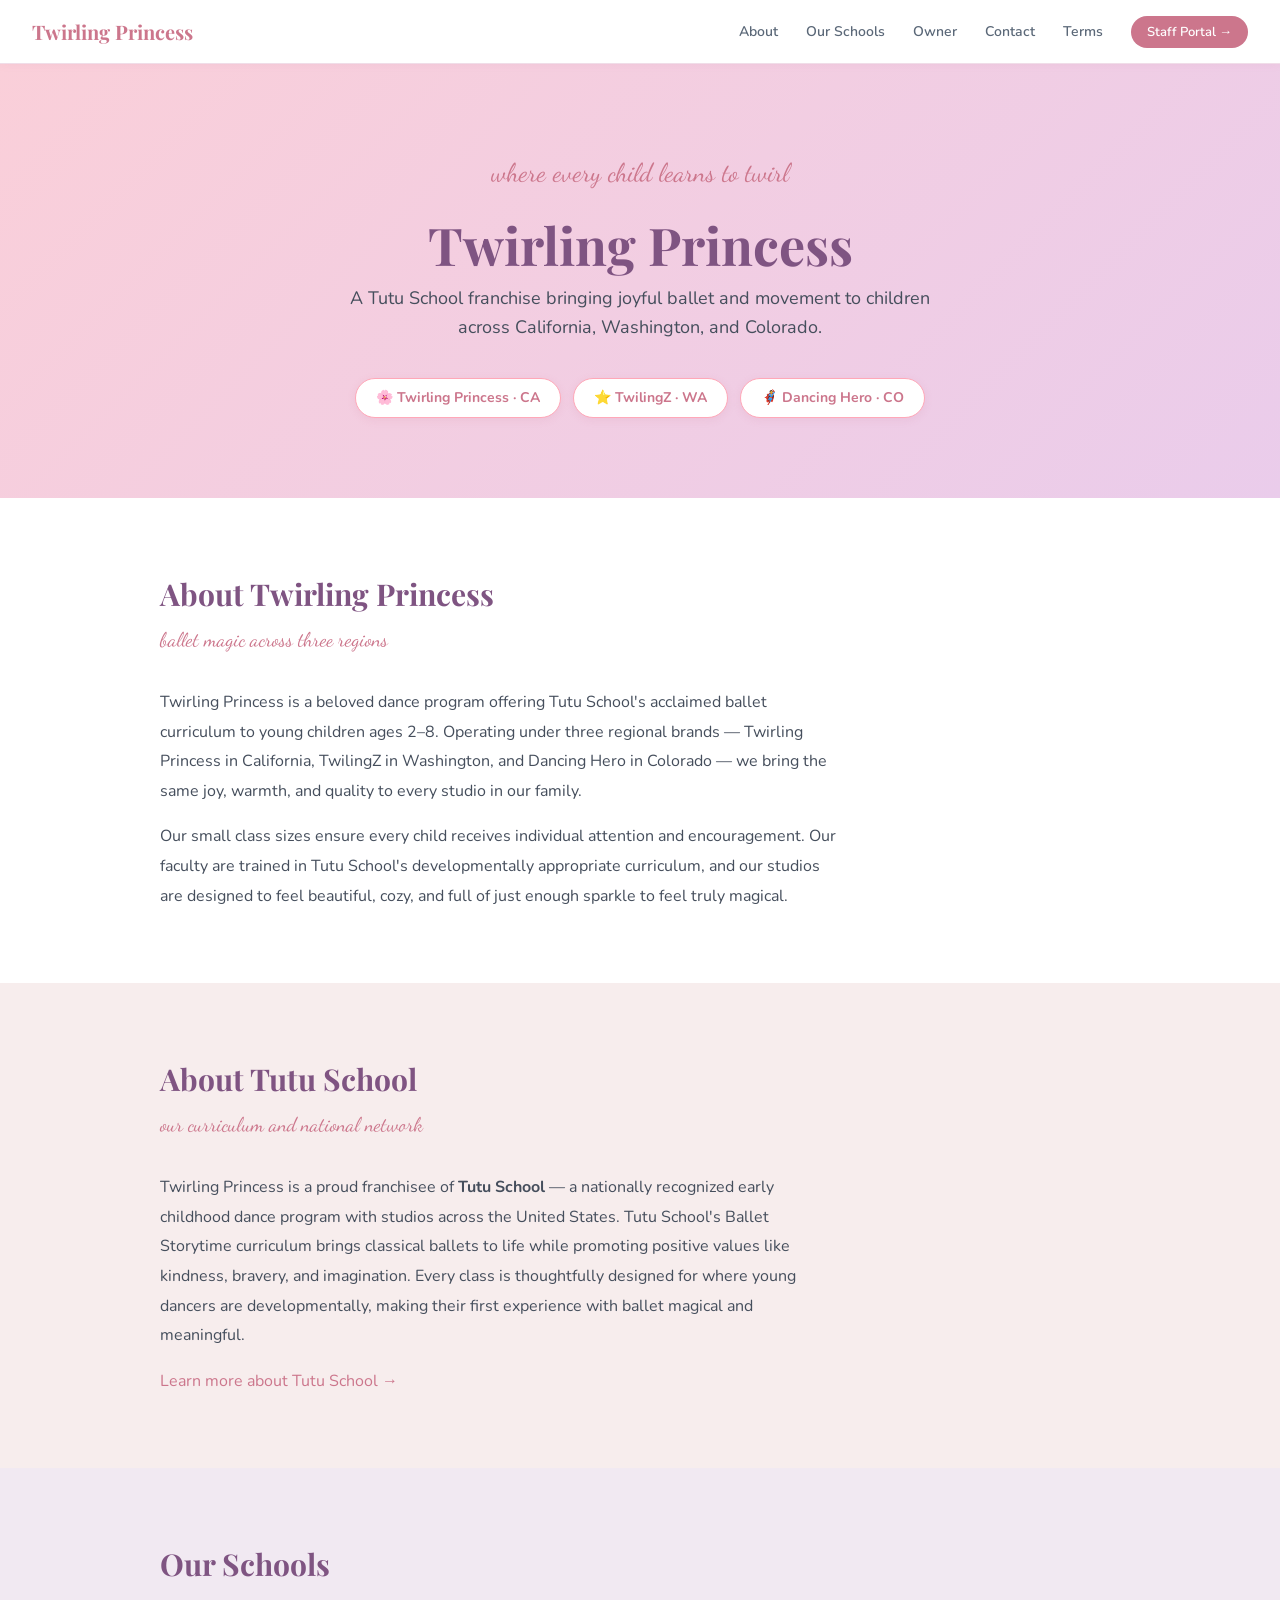
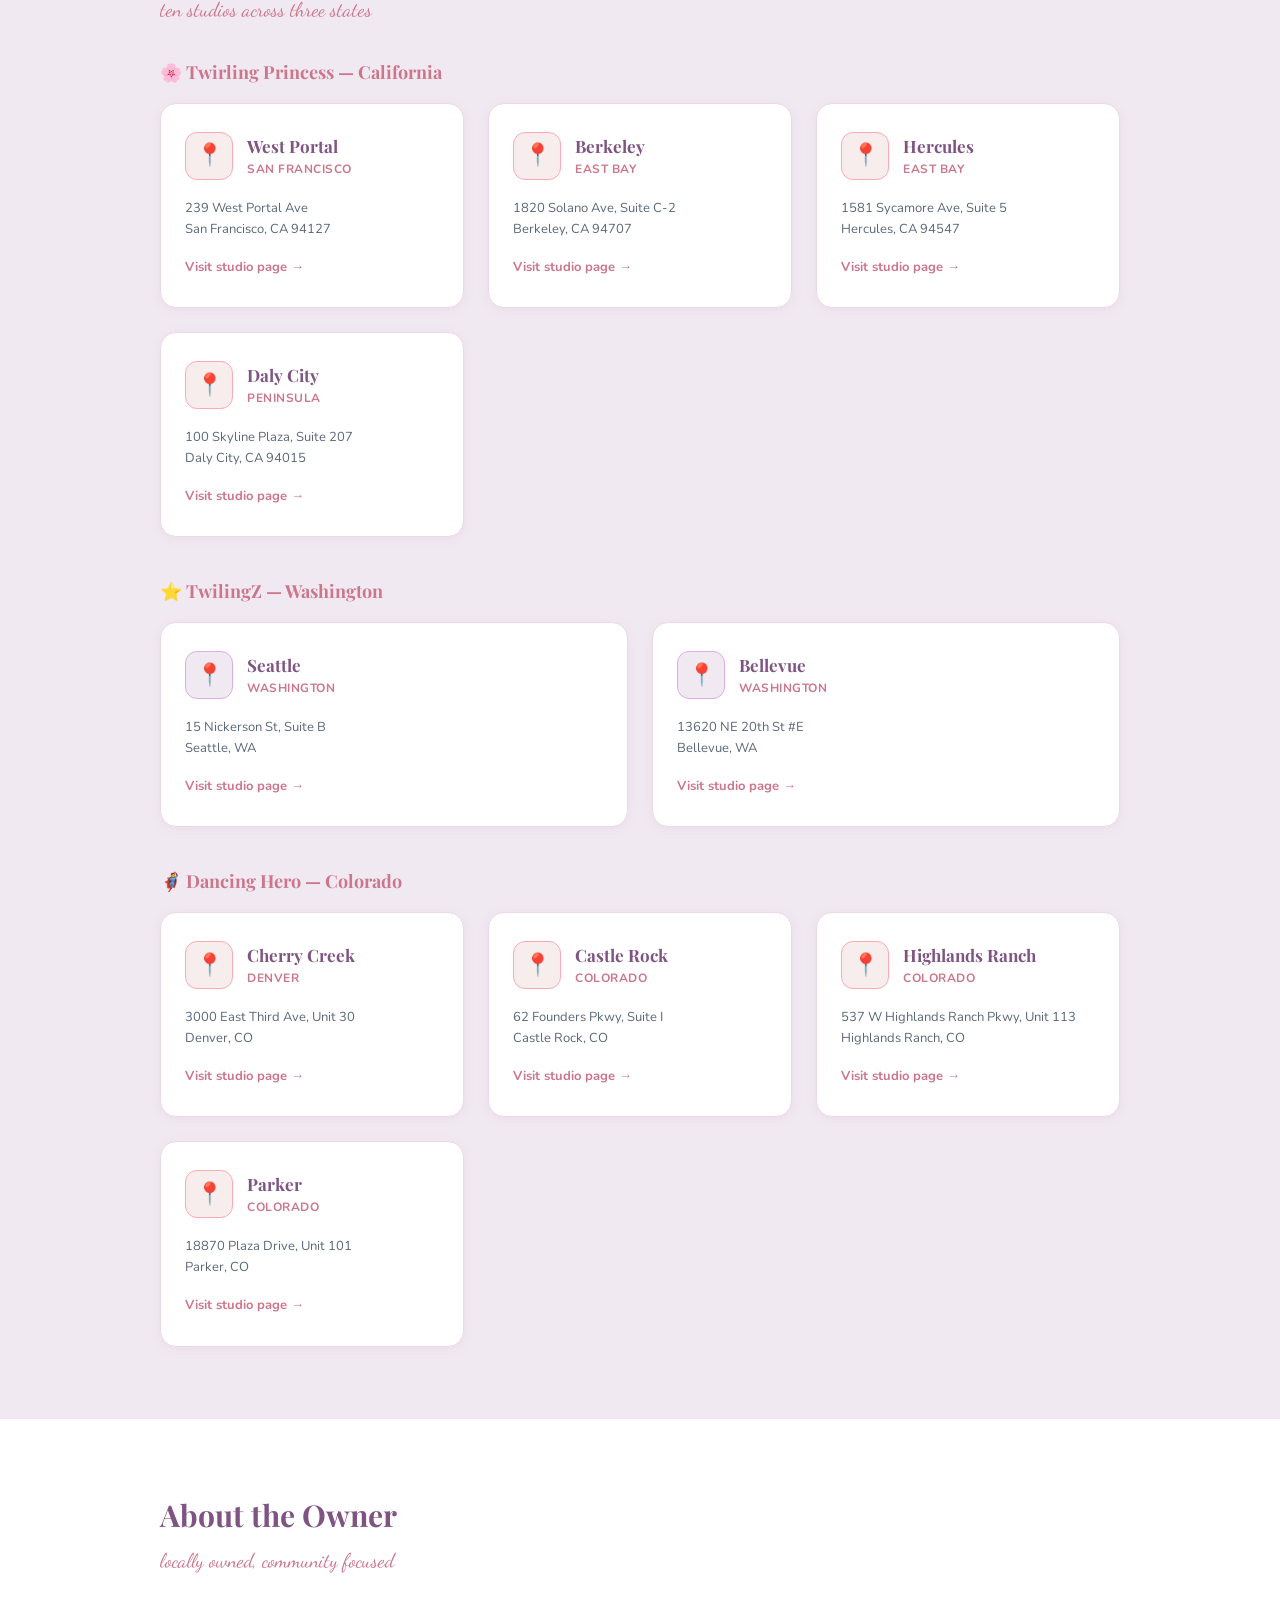
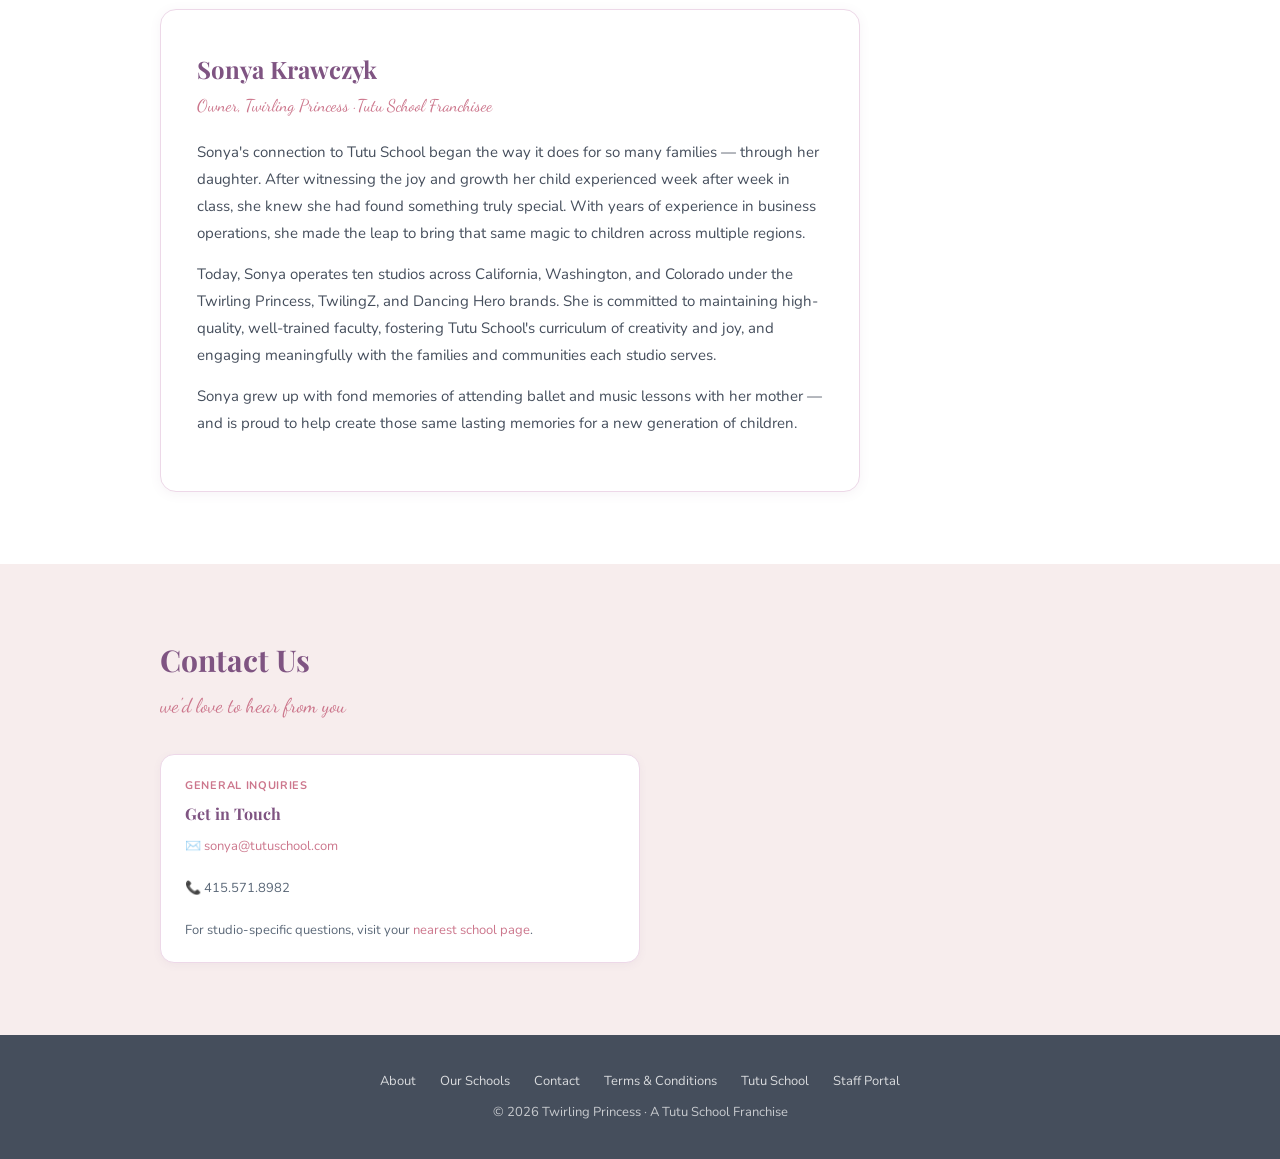
==== index.html @ dfdbd579 "staff link" ====
<!DOCTYPE html>
<html lang="en">
<head>
  <meta charset="UTF-8">
  <meta name="viewport" content="width=device-width, initial-scale=1.0">
  <title>Twirling Princess — Dance & Movement for Young Children</title>
  <link rel="stylesheet" href="style.css">
</head>
<body>

<nav>
  <span class="nav-logo">Twirling Princess</span>
  <button class="nav-toggle" id="nav-toggle" aria-label="Menu">☰</button>
  <ul class="nav-links" id="nav-links">
    <li><a href="#about">About</a></li>
    <li><a href="#schools">Our Schools</a></li>
    <li><a href="#owner">Owner</a></li>
    <li><a href="#contact">Contact</a></li>
    <li><a href="terms.html">Terms</a></li>
    <li class="portal-link"><a href="https://tutuschool-871521914941.us-west1.run.app">Staff Portal →</a></li>
  </ul>
</nav>

<div class="hero">
  <span class="hero-script">where every child learns to twirl</span>
  <h1>Twirling Princess</h1>
  <p>A Tutu School franchise bringing joyful ballet and movement to children across California, Washington, and Colorado.</p>
  <div class="hero-brands">
    <span class="brand-chip">🌸 Twirling Princess · CA</span>
    <span class="brand-chip">⭐ TwilingZ · WA</span>
    <span class="brand-chip">🦸 Dancing Hero · CO</span>
  </div>
</div>

<!-- About Twirling Princess -->
<section id="about" class="section-bg-white">
  <div class="section-inner">
    <h2 class="section-title">About Twirling Princess</h2>
    <span class="section-script">ballet magic across three regions</span>
    <p class="about-text">
      Twirling Princess is a beloved dance program offering Tutu School's acclaimed ballet curriculum
      to young children ages 2–8. Operating under three regional brands — Twirling Princess in California,
      TwilingZ in Washington, and Dancing Hero in Colorado — we bring the same joy, warmth, and quality
      to every studio in our family.
    </p>
    <p class="about-text" style="margin-top: 16px;">
      Our small class sizes ensure every child receives individual attention and encouragement. Our
      faculty are trained in Tutu School's developmentally appropriate curriculum, and our studios
      are designed to feel beautiful, cozy, and full of just enough sparkle to feel truly magical.
    </p>
  </div>
</section>

<!-- About Tutu School -->
<section id="tutu-school" class="section-bg-pink">
  <div class="section-inner">
    <h2 class="section-title">About Tutu School</h2>
    <span class="section-script">our curriculum and national network</span>
    <p class="about-text">
      Twirling Princess is a proud franchisee of <strong>Tutu School</strong> — a nationally recognized
      early childhood dance program with studios across the United States. Tutu School's Ballet Storytime
      curriculum brings classical ballets to life while promoting positive values like kindness, bravery,
      and imagination. Every class is thoughtfully designed for where young dancers are developmentally,
      making their first experience with ballet magical and meaningful.
    </p>
    <p class="about-text" style="margin-top: 16px;">
      <a href="https://tutuschool.com" target="_blank" rel="noopener">Learn more about Tutu School →</a>
    </p>
  </div>
</section>

<!-- Our Schools -->
<section id="schools" class="section-bg-lilac">
  <div class="section-inner">
    <h2 class="section-title">Our Schools</h2>
    <span class="section-script">ten studios across three states</span>

    <h3 style="font-family:'Playfair Display',serif; color:var(--pink-dark); font-size:18px; margin-bottom:16px;">🌸 Twirling Princess — California</h3>
    <div class="brand-cards" style="margin-bottom:40px;">

      <div class="brand-card">
        <div class="brand-card-header">
          <div class="brand-icon">📍</div>
          <div><h3>West Portal</h3><div class="region-label">San Francisco</div></div>
        </div>
        <p style="font-size:13px; color:var(--charcoal-mid); margin-bottom:14px;">239 West Portal Ave<br>San Francisco, CA 94127</p>
        <a href="https://tutuschool.com/westportal" target="_blank" rel="noopener" class="school-link">Visit studio page →</a>
      </div>

      <div class="brand-card">
        <div class="brand-card-header">
          <div class="brand-icon">📍</div>
          <div><h3>Berkeley</h3><div class="region-label">East Bay</div></div>
        </div>
        <p style="font-size:13px; color:var(--charcoal-mid); margin-bottom:14px;">1820 Solano Ave, Suite C-2<br>Berkeley, CA 94707</p>
        <a href="https://tutuschool.com/berkeley" target="_blank" rel="noopener" class="school-link">Visit studio page →</a>
      </div>

      <div class="brand-card">
        <div class="brand-card-header">
          <div class="brand-icon">📍</div>
          <div><h3>Hercules</h3><div class="region-label">East Bay</div></div>
        </div>
        <p style="font-size:13px; color:var(--charcoal-mid); margin-bottom:14px;">1581 Sycamore Ave, Suite 5<br>Hercules, CA 94547</p>
        <a href="https://tutuschool.com/hercules" target="_blank" rel="noopener" class="school-link">Visit studio page →</a>
      </div>

      <div class="brand-card">
        <div class="brand-card-header">
          <div class="brand-icon">📍</div>
          <div><h3>Daly City</h3><div class="region-label">Peninsula</div></div>
        </div>
        <p style="font-size:13px; color:var(--charcoal-mid); margin-bottom:14px;">100 Skyline Plaza, Suite 207<br>Daly City, CA 94015</p>
        <a href="https://tutuschool.com/dalycity" target="_blank" rel="noopener" class="school-link">Visit studio page →</a>
      </div>

    </div>

    <h3 style="font-family:'Playfair Display',serif; color:var(--pink-dark); font-size:18px; margin-bottom:16px;">⭐ TwilingZ — Washington</h3>
    <div class="brand-cards" style="margin-bottom:40px;">

      <div class="brand-card">
        <div class="brand-card-header">
          <div class="brand-icon lilac-icon">📍</div>
          <div><h3>Seattle</h3><div class="region-label">Washington</div></div>
        </div>
        <p style="font-size:13px; color:var(--charcoal-mid); margin-bottom:14px;">15 Nickerson St, Suite B<br>Seattle, WA</p>
        <a href="https://tutuschool.com/seattle" target="_blank" rel="noopener" class="school-link">Visit studio page →</a>
      </div>

      <div class="brand-card">
        <div class="brand-card-header">
          <div class="brand-icon lilac-icon">📍</div>
          <div><h3>Bellevue</h3><div class="region-label">Washington</div></div>
        </div>
        <p style="font-size:13px; color:var(--charcoal-mid); margin-bottom:14px;">13620 NE 20th St #E<br>Bellevue, WA</p>
        <a href="https://tutuschool.com/bellevue" target="_blank" rel="noopener" class="school-link">Visit studio page →</a>
      </div>

    </div>

    <h3 style="font-family:'Playfair Display',serif; color:var(--pink-dark); font-size:18px; margin-bottom:16px;">🦸 Dancing Hero — Colorado</h3>
    <div class="brand-cards">

      <div class="brand-card">
        <div class="brand-card-header">
          <div class="brand-icon">📍</div>
          <div><h3>Cherry Creek</h3><div class="region-label">Denver</div></div>
        </div>
        <p style="font-size:13px; color:var(--charcoal-mid); margin-bottom:14px;">3000 East Third Ave, Unit 30<br>Denver, CO</p>
        <a href="https://tutuschool.com/cherrycreek" target="_blank" rel="noopener" class="school-link">Visit studio page →</a>
      </div>

      <div class="brand-card">
        <div class="brand-card-header">
          <div class="brand-icon">📍</div>
          <div><h3>Castle Rock</h3><div class="region-label">Colorado</div></div>
        </div>
        <p style="font-size:13px; color:var(--charcoal-mid); margin-bottom:14px;">62 Founders Pkwy, Suite I<br>Castle Rock, CO</p>
        <a href="https://tutuschool.com/castlerock" target="_blank" rel="noopener" class="school-link">Visit studio page →</a>
      </div>

      <div class="brand-card">
        <div class="brand-card-header">
          <div class="brand-icon">📍</div>
          <div><h3>Highlands Ranch</h3><div class="region-label">Colorado</div></div>
        </div>
        <p style="font-size:13px; color:var(--charcoal-mid); margin-bottom:14px;">537 W Highlands Ranch Pkwy, Unit 113<br>Highlands Ranch, CO</p>
        <a href="https://tutuschool.com/hranch" target="_blank" rel="noopener" class="school-link">Visit studio page →</a>
      </div>

      <div class="brand-card">
        <div class="brand-card-header">
          <div class="brand-icon">📍</div>
          <div><h3>Parker</h3><div class="region-label">Colorado</div></div>
        </div>
        <p style="font-size:13px; color:var(--charcoal-mid); margin-bottom:14px;">18870 Plaza Drive, Unit 101<br>Parker, CO</p>
        <a href="https://tutuschool.com/parker" target="_blank" rel="noopener" class="school-link">Visit studio page →</a>
      </div>

    </div>
  </div>
</section>

<!-- Owner -->
<section id="owner" class="section-bg-white">
  <div class="section-inner">
    <h2 class="section-title">About the Owner</h2>
    <span class="section-script">locally owned, community focused</span>
    <div class="bio-card">
      <h3>Sonya Krawczyk</h3>
      <span class="bio-title">Owner, Twirling Princess · Tutu School Franchisee</span>
      <p>
        Sonya's connection to Tutu School began the way it does for so many families — through her daughter.
        After witnessing the joy and growth her child experienced week after week in class, she knew she had
        found something truly special. With years of experience in business operations, she made the leap to
        bring that same magic to children across multiple regions.
      </p>
      <p>
        Today, Sonya operates ten studios across California, Washington, and Colorado under the
        Twirling Princess, TwilingZ, and Dancing Hero brands. She is committed to maintaining
        high-quality, well-trained faculty, fostering Tutu School's curriculum of creativity and joy,
        and engaging meaningfully with the families and communities each studio serves.
      </p>
      <p>
        Sonya grew up with fond memories of attending ballet and music lessons with her mother — and is
        proud to help create those same lasting memories for a new generation of children.
      </p>
    </div>
  </div>
</section>

<!-- Contact -->
<section id="contact" class="section-bg-pink">
  <div class="section-inner">
    <h2 class="section-title">Contact Us</h2>
    <span class="section-script">we'd love to hear from you</span>
    <div class="contact-grid" style="max-width:480px;">
      <div class="contact-card">
        <div class="contact-region">General Inquiries</div>
        <h4>Get in Touch</h4>
        <p>
          ✉️ <a href="mailto:sonya@tutuschool.com">sonya@tutuschool.com</a><br><br>
          📞 415.571.8982<br><br>
          For studio-specific questions, visit your <a href="#schools">nearest school page</a>.
        </p>
      </div>
    </div>
  </div>
</section>

<footer>
  <div class="footer-links">
    <a href="#about">About</a>
    <a href="#schools">Our Schools</a>
    <a href="#contact">Contact</a>
    <a href="terms.html">Terms &amp; Conditions</a>
    <a href="https://tutuschool.com" target="_blank" rel="noopener">Tutu School</a>
    <a href="https://tutuschool-871521914941.us-west1.run.app">Staff Portal</a>
  </div>
  <div>© 2026 Twirling Princess · A Tutu School Franchise</div>
</footer>

<script>
  document.getElementById('nav-toggle').addEventListener('click', function() {
    document.getElementById('nav-links').classList.toggle('open');
  });
</script>
</body>
</html>
---- style.css ----
@import url('https://fonts.googleapis.com/css2?family=Playfair+Display:ital,wght@0,400;0,600;0,700;1,400;1,600&family=Nunito:wght@400;500;600;700&family=Dancing+Script:wght@600&display=swap');

*, *::before, *::after { box-sizing: border-box; margin: 0; padding: 0; }

:root {
  --pink-light:   #FACFD9;
  --pink-mid:     #FFA8B8;
  --pink-dark:    #CC768C;
  --lilac-light:  #EACCEB;
  --lilac-mid:    #DDACE5;
  --lilac-dark:   #7F5482;
  --eggshell:     #F5EFEB;
  --charcoal:     #454E5C;
  --charcoal-mid: #5B6878;
  --bg-pink:      #F7EDED;
  --bg-lilac:     #F1E9F2;
  --white:        #ffffff;
  --border:       #EDD8E8;
}

body {
  font-family: 'Nunito', -apple-system, sans-serif;
  color: var(--charcoal);
  line-height: 1.6;
  background: var(--white);
}

a { color: var(--pink-dark); text-decoration: none; }
a:hover { text-decoration: underline; }

h1, h2, h3, h4 { font-family: 'Playfair Display', Georgia, serif; }

/* ── Nav ── */
nav {
  background: var(--white);
  border-bottom: 1px solid #F0DDE8;
  padding: 0 32px;
  display: flex;
  align-items: center;
  justify-content: space-between;
  height: 64px;
  position: sticky;
  top: 0;
  z-index: 100;
  box-shadow: 0 1px 8px rgba(204,118,140,0.08);
}

.nav-logo {
  font-family: 'Playfair Display', Georgia, serif;
  color: var(--pink-dark);
  font-size: 20px;
  font-weight: 700;
}

.nav-links {
  display: flex;
  gap: 28px;
  list-style: none;
  align-items: center;
}

.nav-links a {
  color: var(--charcoal-mid);
  font-size: 14px;
  font-weight: 600;
  transition: color 0.15s;
}
.nav-links a:hover { color: var(--pink-dark); text-decoration: none; }

.nav-links .portal-link a {
  background: var(--pink-dark);
  color: var(--white);
  padding: 7px 16px;
  border-radius: 20px;
  font-size: 13px;
}
.nav-links .portal-link a:hover { background: var(--lilac-dark); }

.nav-toggle {
  display: none;
  background: none;
  border: none;
  color: var(--pink-dark);
  font-size: 24px;
  cursor: pointer;
}

/* ── Hero ── */
.hero {
  background: linear-gradient(135deg, var(--pink-light) 0%, var(--lilac-light) 100%);
  text-align: center;
  padding: 88px 24px 80px;
}

.hero h1 {
  font-size: clamp(30px, 5vw, 52px);
  font-weight: 700;
  color: var(--lilac-dark);
  margin-bottom: 8px;
  line-height: 1.2;
}

.hero-script {
  font-family: 'Dancing Script', cursive;
  font-size: clamp(18px, 3vw, 26px);
  color: var(--pink-dark);
  margin-bottom: 20px;
  display: block;
}

.hero p {
  font-size: clamp(15px, 2vw, 18px);
  color: var(--charcoal);
  max-width: 580px;
  margin: 0 auto 36px;
}

.hero-brands {
  display: flex;
  justify-content: center;
  gap: 12px;
  flex-wrap: wrap;
}

.brand-chip {
  background: var(--white);
  border: 1px solid var(--pink-mid);
  color: var(--pink-dark);
  padding: 8px 20px;
  border-radius: 24px;
  font-size: 14px;
  font-weight: 700;
  box-shadow: 0 2px 8px rgba(204,118,140,0.12);
}

/* ── Sections ── */
section { padding: 72px 24px; }
.section-bg-pink  { background: var(--bg-pink); }
.section-bg-lilac { background: var(--bg-lilac); }
.section-bg-white { background: var(--white); }

.section-inner { max-width: 960px; margin: 0 auto; }

.section-title {
  font-size: clamp(22px, 3vw, 30px);
  font-weight: 700;
  color: var(--lilac-dark);
  margin-bottom: 6px;
}

.section-script {
  font-family: 'Dancing Script', cursive;
  font-size: 20px;
  color: var(--pink-dark);
  margin-bottom: 32px;
  display: block;
}

.school-link {
  font-size: 13px;
  font-weight: 700;
  color: var(--pink-dark);
  text-decoration: none;
}
.school-link:hover { color: var(--lilac-dark); text-decoration: underline; }

/* ── Brand Cards ── */
.brand-cards {
  display: grid;
  grid-template-columns: repeat(auto-fit, minmax(260px, 1fr));
  gap: 24px;
}

.brand-card {
  background: var(--white);
  border: 1px solid var(--border);
  border-radius: 16px;
  padding: 28px 24px;
  box-shadow: 0 2px 12px rgba(127,84,130,0.07);
  transition: transform 0.15s, box-shadow 0.15s;
}
.brand-card:hover {
  transform: translateY(-2px);
  box-shadow: 0 6px 20px rgba(127,84,130,0.13);
}

.brand-card-header {
  display: flex;
  align-items: center;
  gap: 14px;
  margin-bottom: 18px;
}

.brand-icon {
  width: 48px; height: 48px;
  border-radius: 12px;
  background: var(--bg-pink);
  border: 1px solid var(--pink-mid);
  display: flex;
  align-items: center;
  justify-content: center;
  font-size: 22px;
  flex-shrink: 0;
}

.brand-icon.lilac-icon { background: var(--bg-lilac); border-color: var(--lilac-mid); }

.brand-card h3 { font-size: 17px; font-weight: 700; color: var(--lilac-dark); }
.brand-card .region-label {
  font-size: 12px;
  color: var(--pink-dark);
  font-weight: 700;
  text-transform: uppercase;
  letter-spacing: 0.5px;
  font-family: 'Nunito', sans-serif;
}

.location-list { list-style: none; display: flex; flex-direction: column; gap: 7px; }
.location-list li {
  font-size: 14px;
  color: var(--charcoal);
  padding-left: 18px;
  position: relative;
}
.location-list li::before {
  content: '✦';
  position: absolute;
  left: 0; top: 4px;
  font-size: 9px;
  color: var(--pink-mid);
}

/* ── About text ── */
.about-text { font-size: 16px; color: var(--charcoal); line-height: 1.85; max-width: 680px; }

/* ── Owner Bio ── */
.bio-card {
  background: var(--white);
  border: 1px solid var(--border);
  border-radius: 16px;
  padding: 40px 36px;
  box-shadow: 0 2px 12px rgba(127,84,130,0.07);
  max-width: 700px;
}

.bio-card h3 { font-size: 24px; font-weight: 700; color: var(--lilac-dark); margin-bottom: 4px; }
.bio-card .bio-title {
  font-family: 'Dancing Script', cursive;
  font-size: 17px;
  color: var(--pink-dark);
  margin-bottom: 20px;
  display: block;
}
.bio-card p { font-size: 15px; color: var(--charcoal); line-height: 1.8; margin-bottom: 14px; }

/* ── Contact ── */
.contact-grid {
  display: grid;
  grid-template-columns: repeat(auto-fit, minmax(220px, 1fr));
  gap: 20px;
}

.contact-card {
  background: var(--white);
  border: 1px solid var(--border);
  border-radius: 14px;
  padding: 22px 24px;
  box-shadow: 0 2px 8px rgba(127,84,130,0.06);
}

.contact-card .contact-region {
  font-size: 11px;
  font-weight: 700;
  color: var(--pink-dark);
  text-transform: uppercase;
  letter-spacing: 0.7px;
  margin-bottom: 6px;
}

.contact-card h4 { font-size: 16px; font-weight: 700; color: var(--lilac-dark); margin-bottom: 10px; }
.contact-card p { font-size: 13px; color: var(--charcoal-mid); line-height: 1.6; }

/* ── Footer ── */
footer {
  background: var(--charcoal);
  color: rgba(255,255,255,0.7);
  text-align: center;
  padding: 36px 24px;
  font-size: 13px;
}

footer a { color: rgba(255,255,255,0.8); }
footer a:hover { color: var(--pink-light); text-decoration: none; }
.footer-links {
  margin-bottom: 10px;
  display: flex;
  justify-content: center;
  gap: 24px;
  flex-wrap: wrap;
}

/* ── Terms page ── */
.terms-body { max-width: 720px; margin: 56px auto; padding: 0 24px 72px; }
.terms-body h1 { font-size: 32px; font-weight: 700; color: var(--lilac-dark); margin-bottom: 6px; }
.terms-body .terms-date {
  font-family: 'Dancing Script', cursive;
  font-size: 17px;
  color: var(--pink-dark);
  margin-bottom: 32px;
  display: block;
}
.terms-body h2 { font-size: 17px; font-weight: 700; color: var(--lilac-dark); margin: 32px 0 10px; }
.terms-body p, .terms-body li { font-size: 15px; color: var(--charcoal); line-height: 1.8; margin-bottom: 8px; }
.terms-body ul { padding-left: 22px; }

/* ── Mobile ── */
@media (max-width: 640px) {
  nav { padding: 0 20px; }
  .nav-links { display: none; flex-direction: column; gap: 0; }
  .nav-links.open {
    display: flex;
    position: absolute;
    top: 64px; left: 0; right: 0;
    background: var(--white);
    border-bottom: 1px solid var(--border);
    padding: 12px 0;
    box-shadow: 0 4px 12px rgba(127,84,130,0.1);
  }
  .nav-links li a { display: block; padding: 10px 24px; }
  .nav-links .portal-link a { margin: 8px 24px; display: inline-block; }
  .nav-toggle { display: block; }
  .hero { padding: 60px 20px 52px; }
  section { padding: 48px 20px; }
  .bio-card { padding: 28px 20px; }
}
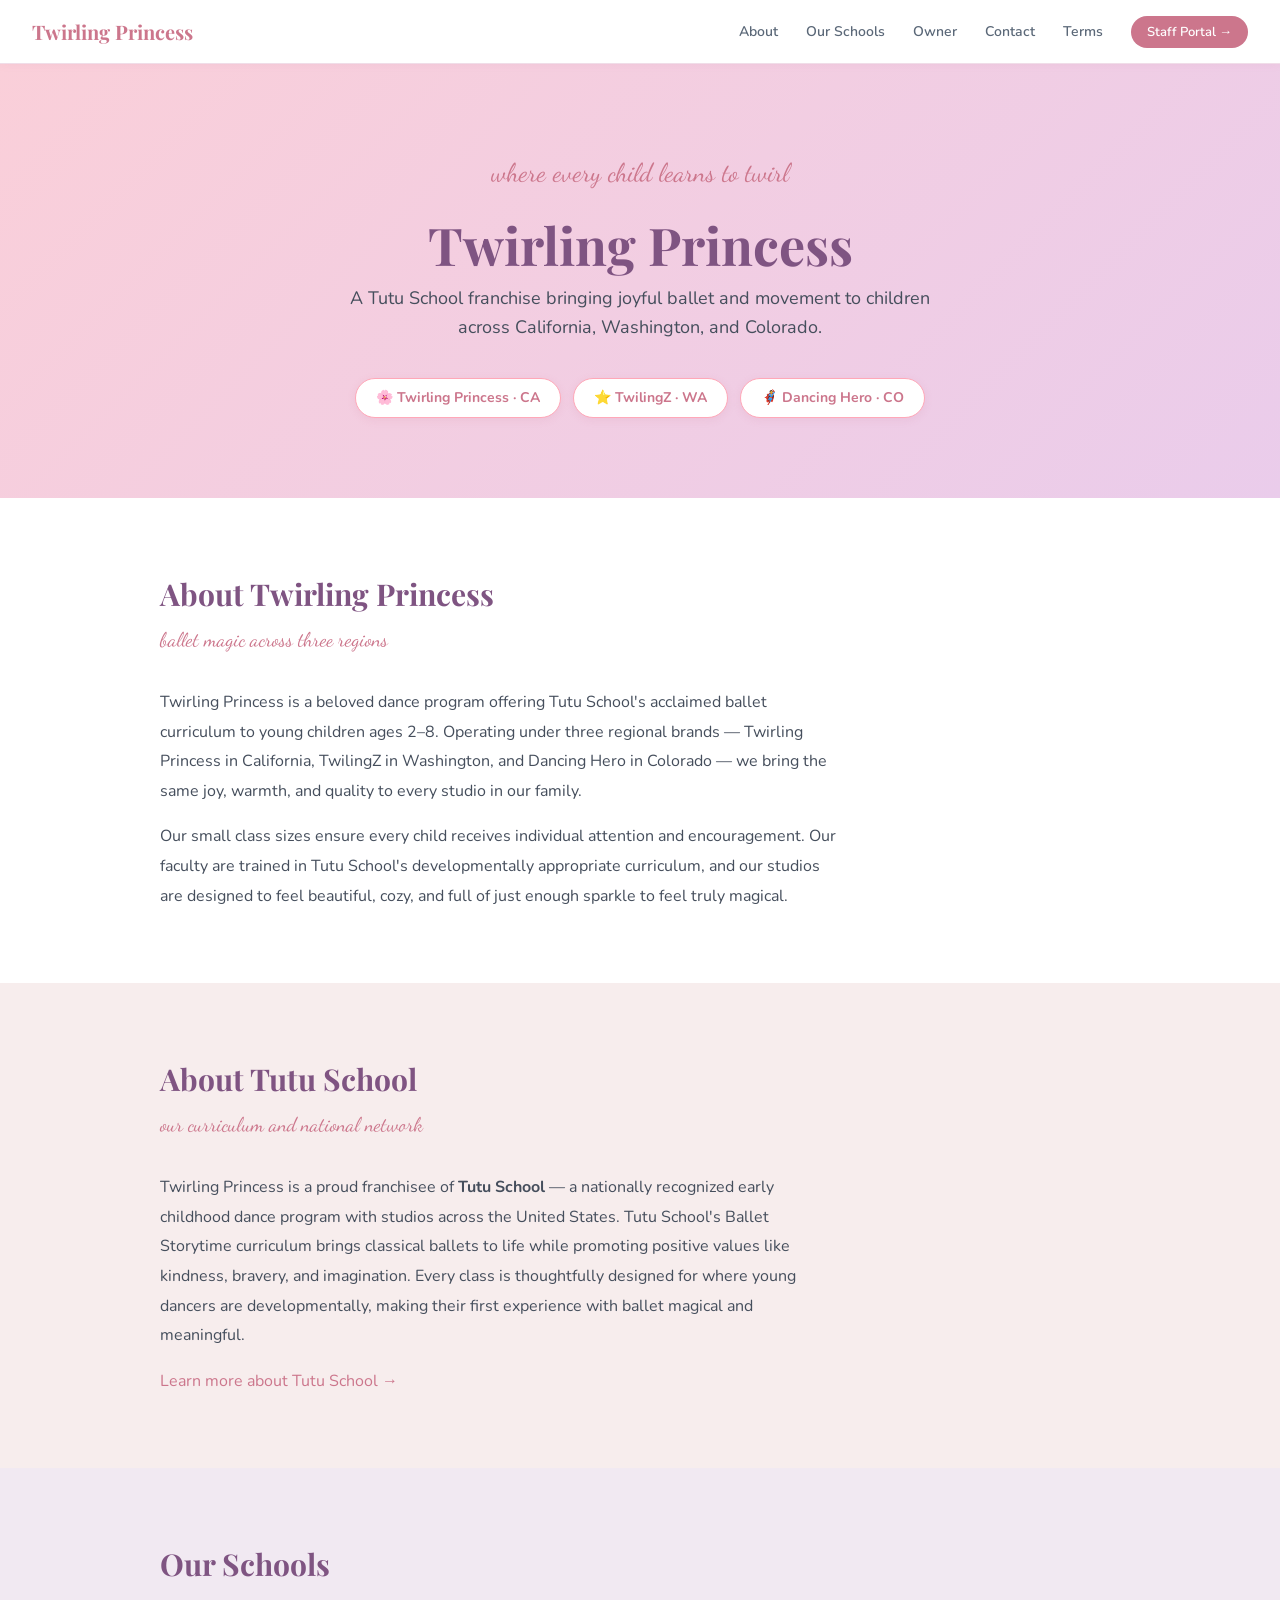
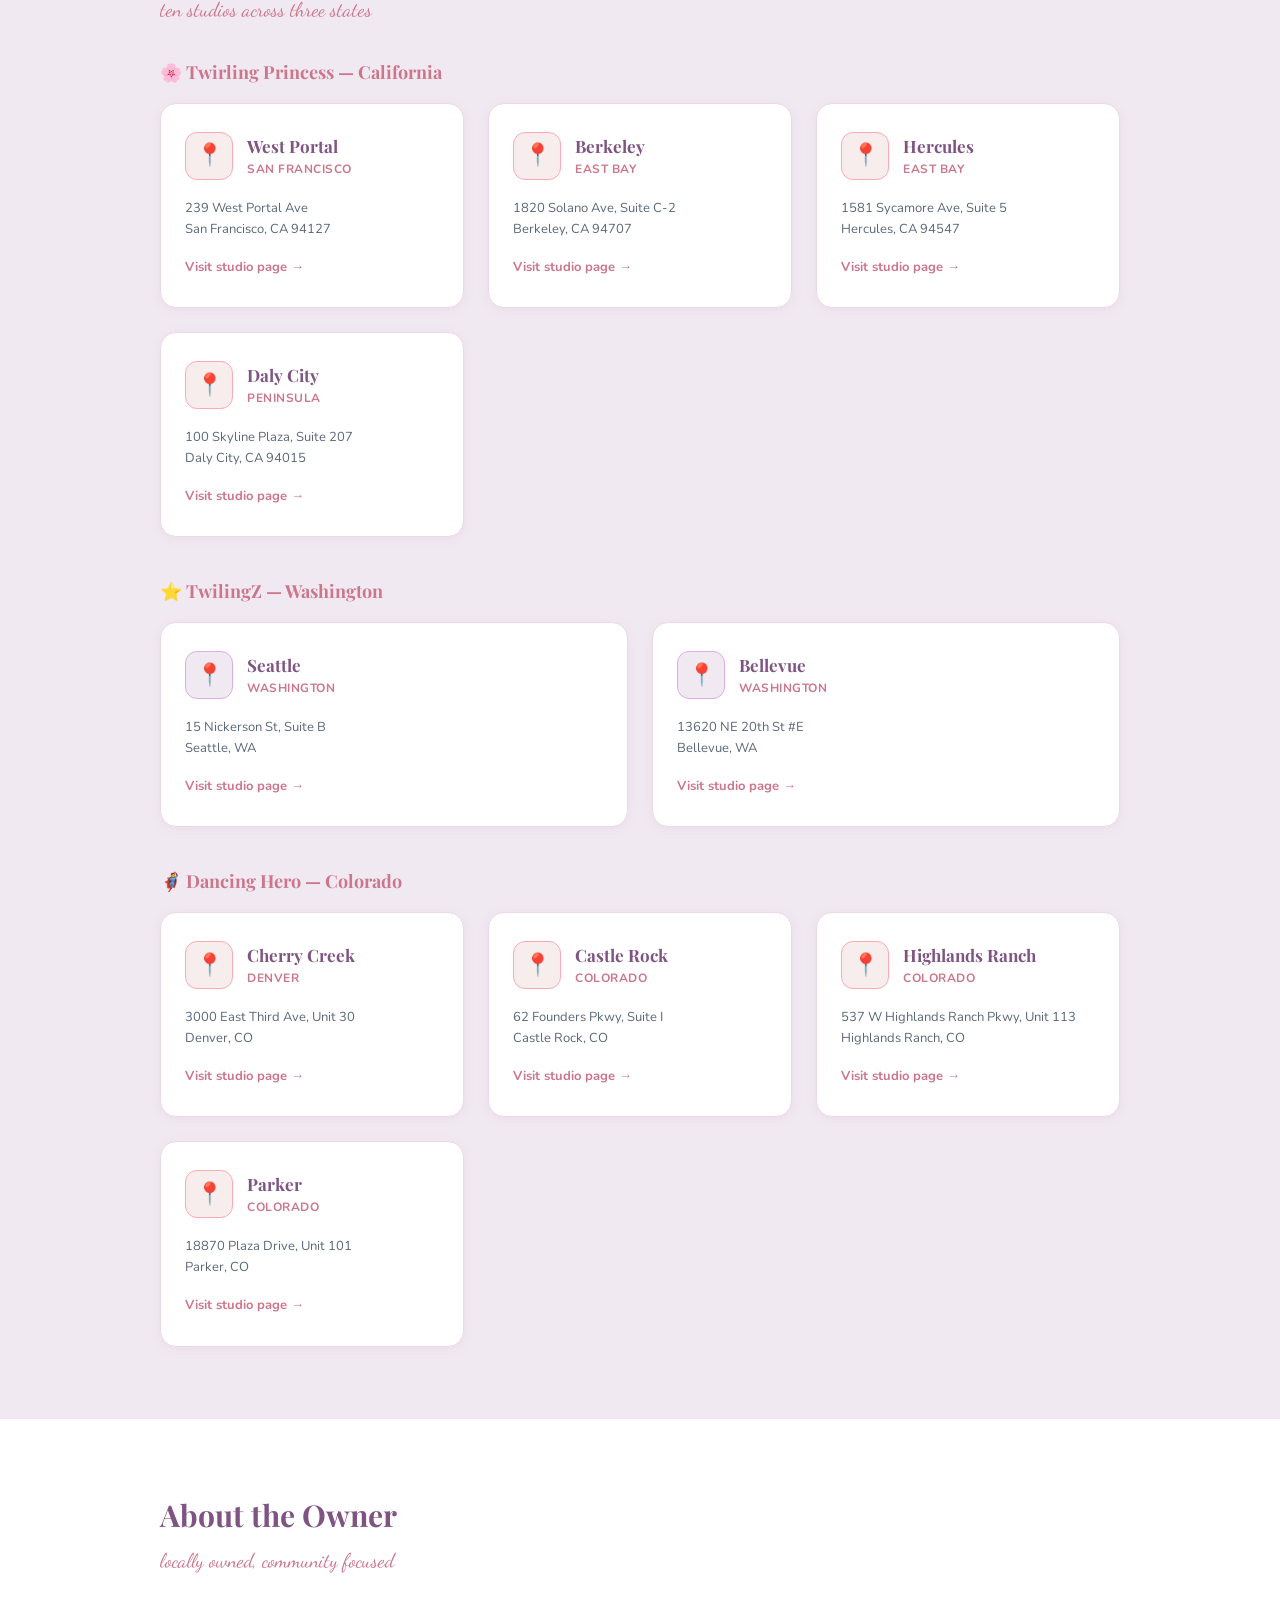
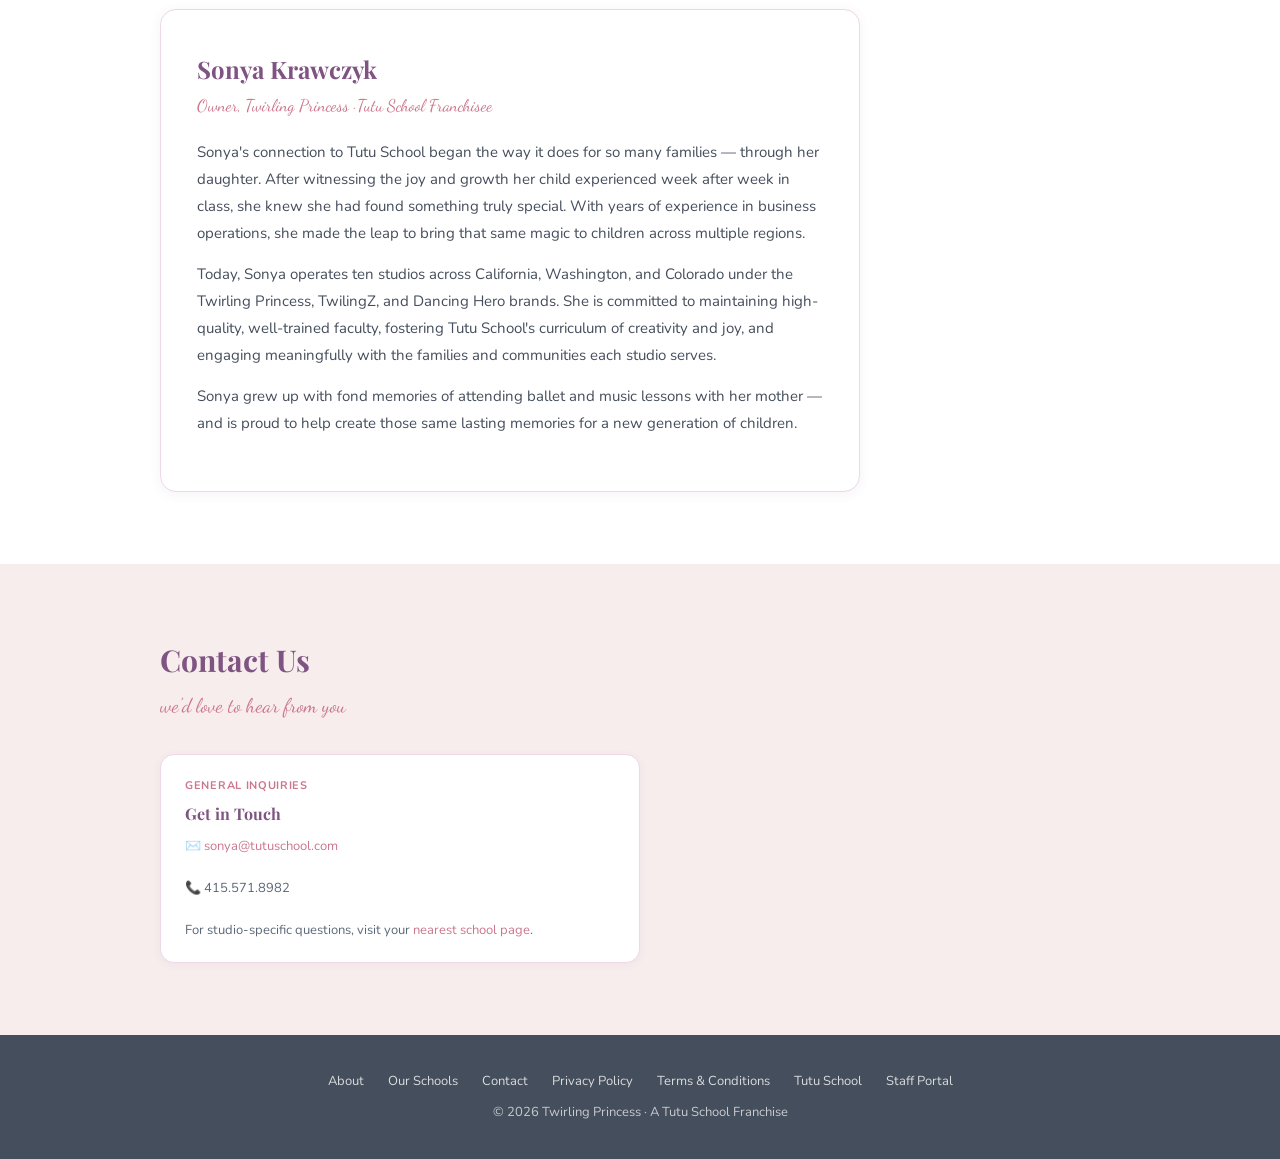
==== commit 2b72d940: "privacy policy" ====
--- a/index.html
+++ b/index.html
@@ -17,7 +17,7 @@
     <li><a href="#owner">Owner</a></li>
     <li><a href="#contact">Contact</a></li>
     <li><a href="terms.html">Terms</a></li>
-    <li class="portal-link"><a href="https://tutuschool-871521914941.us-west1.run.app">Staff Portal →</a></li>
+    <li class="portal-link"><a href="https://admin.twirlingprincess.com">Staff Portal →</a></li>
   </ul>
 </nav>
 
@@ -234,9 +234,10 @@
     <a href="#about">About</a>
     <a href="#schools">Our Schools</a>
     <a href="#contact">Contact</a>
+    <a href="privacy.html">Privacy Policy</a>
     <a href="terms.html">Terms &amp; Conditions</a>
     <a href="https://tutuschool.com" target="_blank" rel="noopener">Tutu School</a>
-    <a href="https://tutuschool-871521914941.us-west1.run.app">Staff Portal</a>
+    <a href="https://admin.twirlingprincess.com">Staff Portal</a>
   </div>
   <div>© 2026 Twirling Princess · A Tutu School Franchise</div>
 </footer>
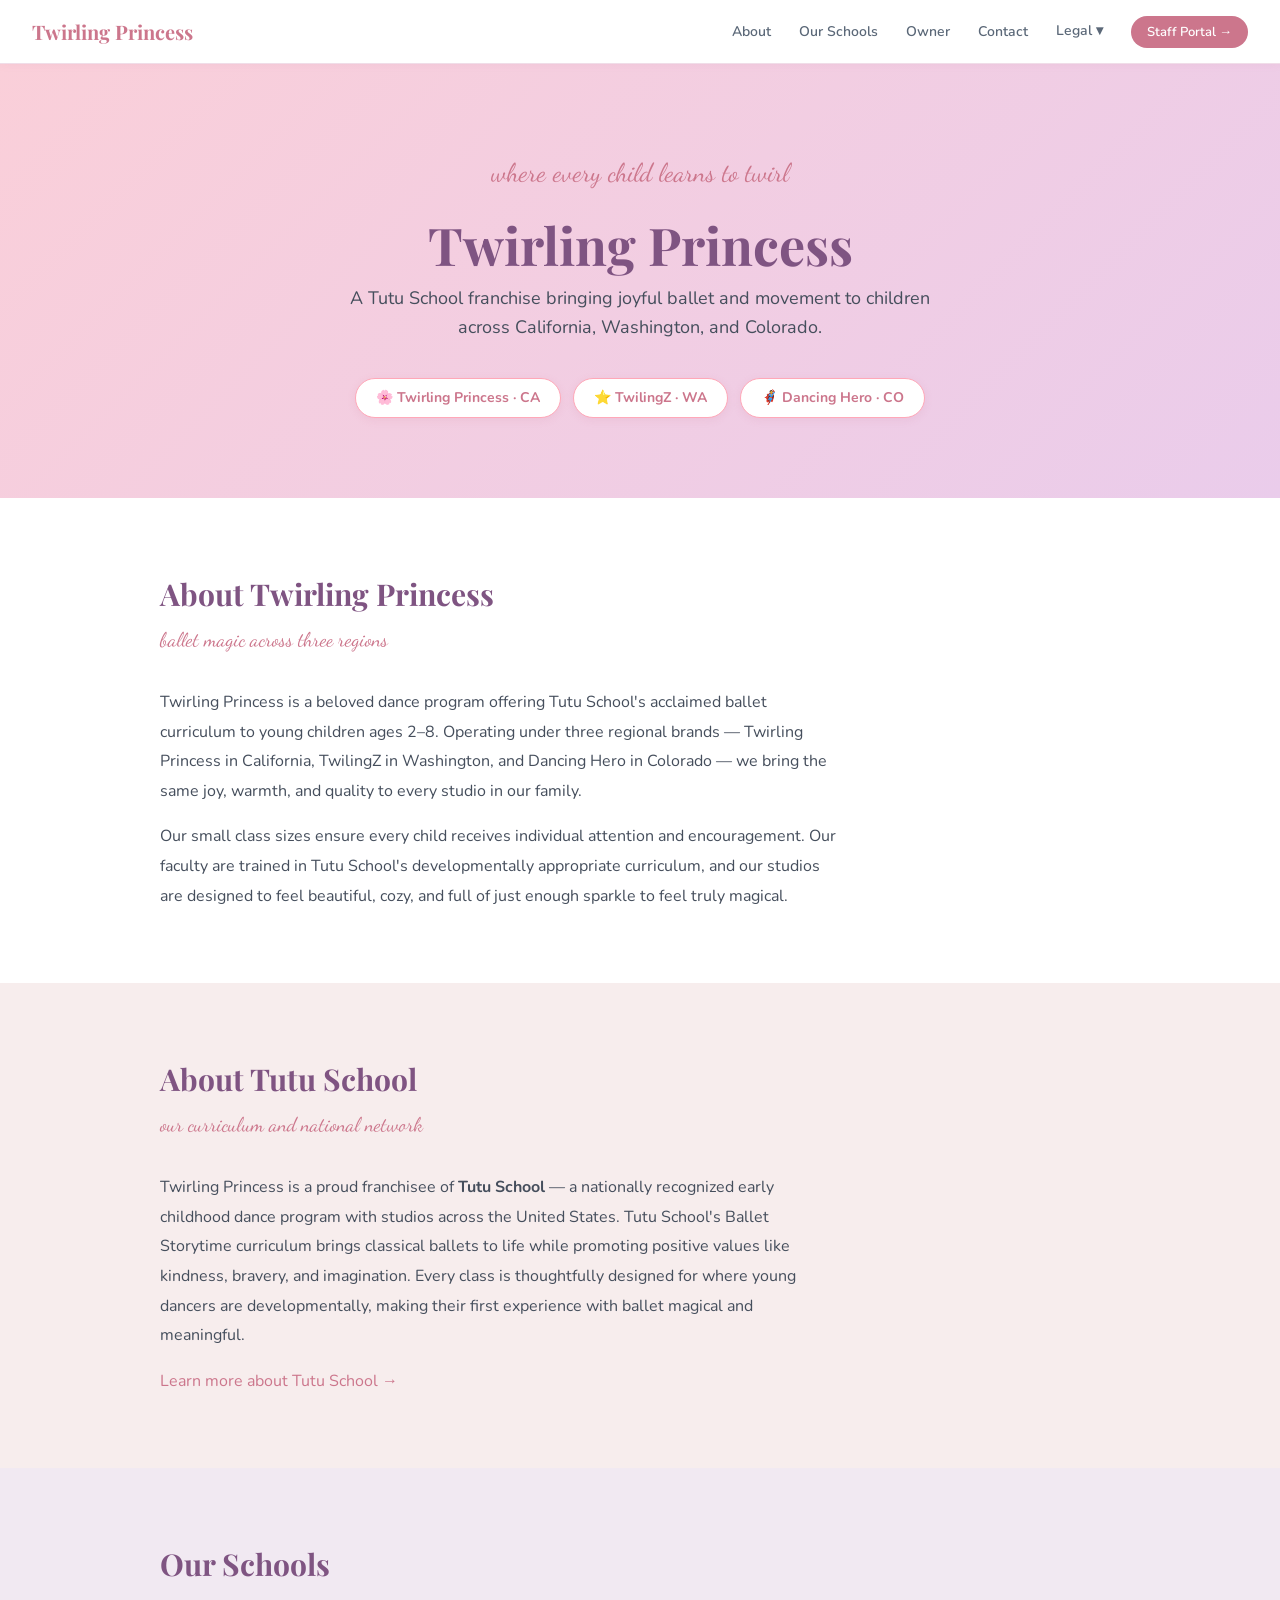
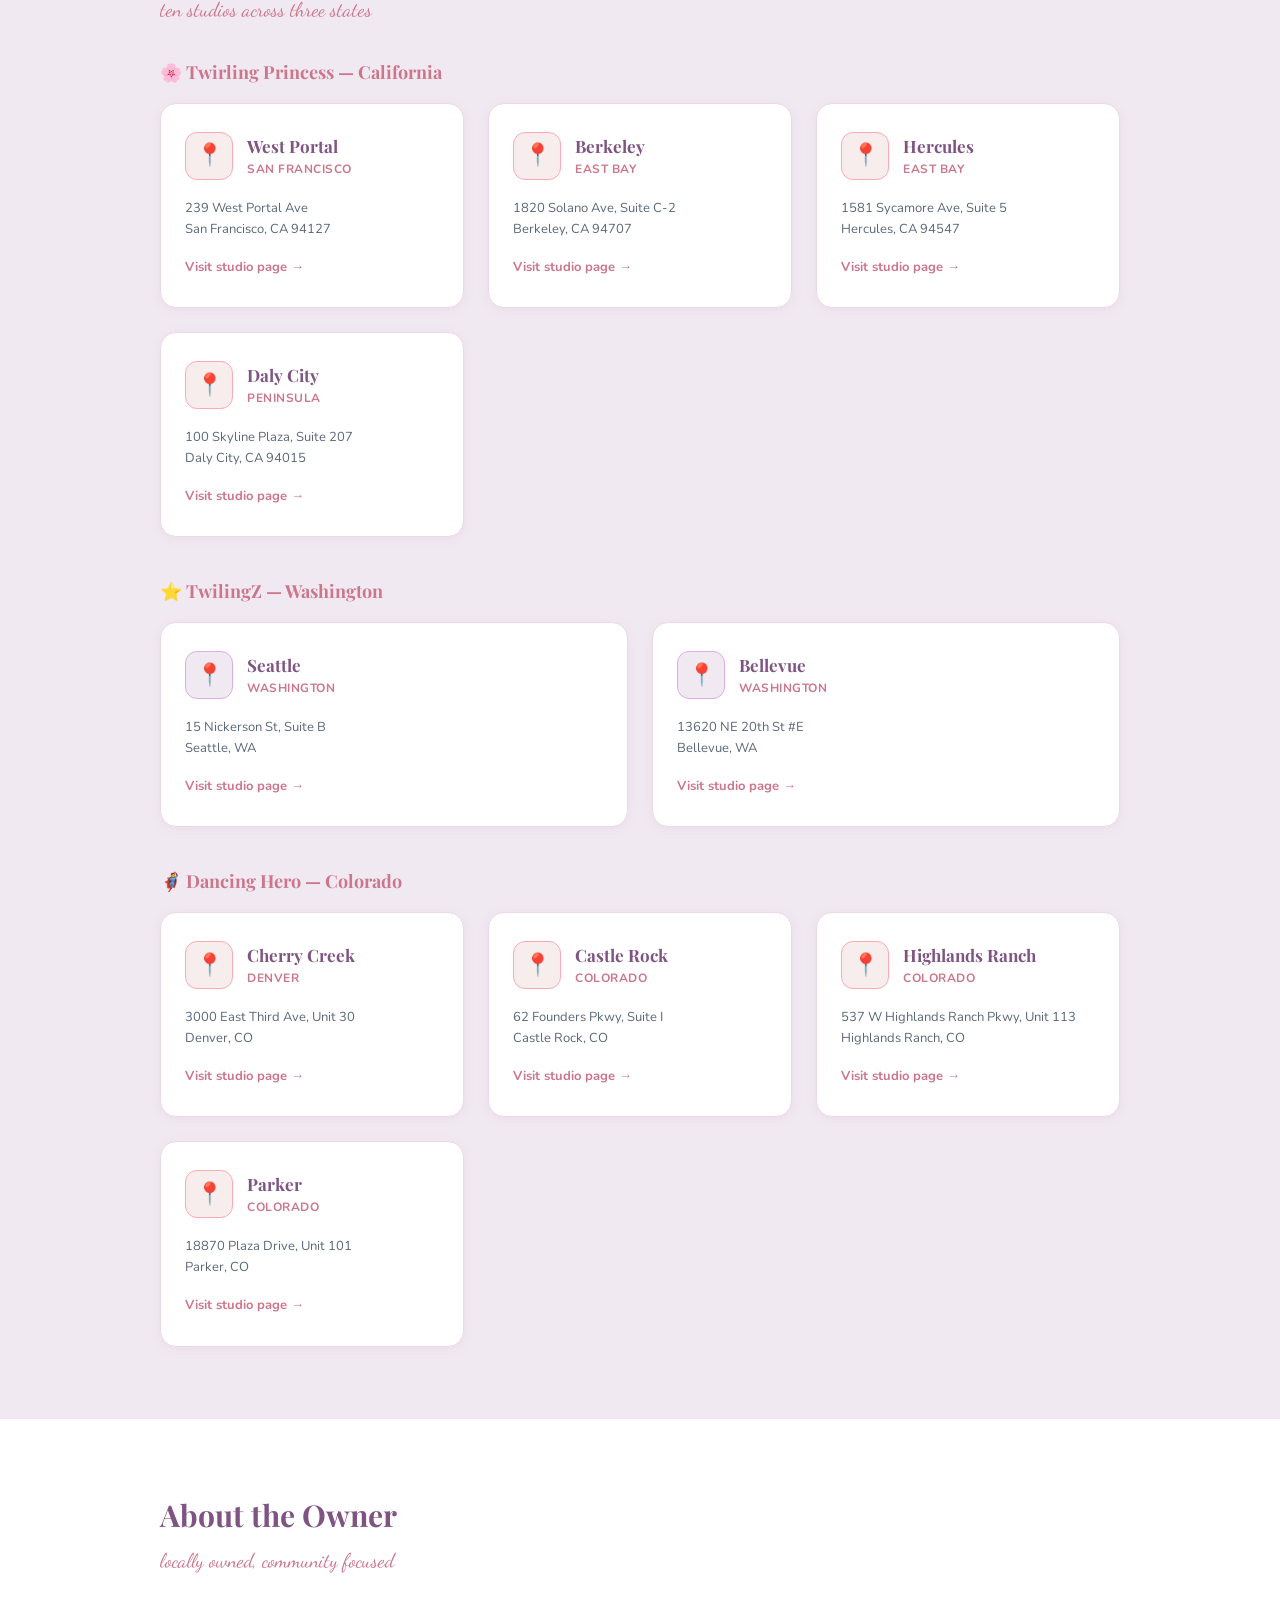
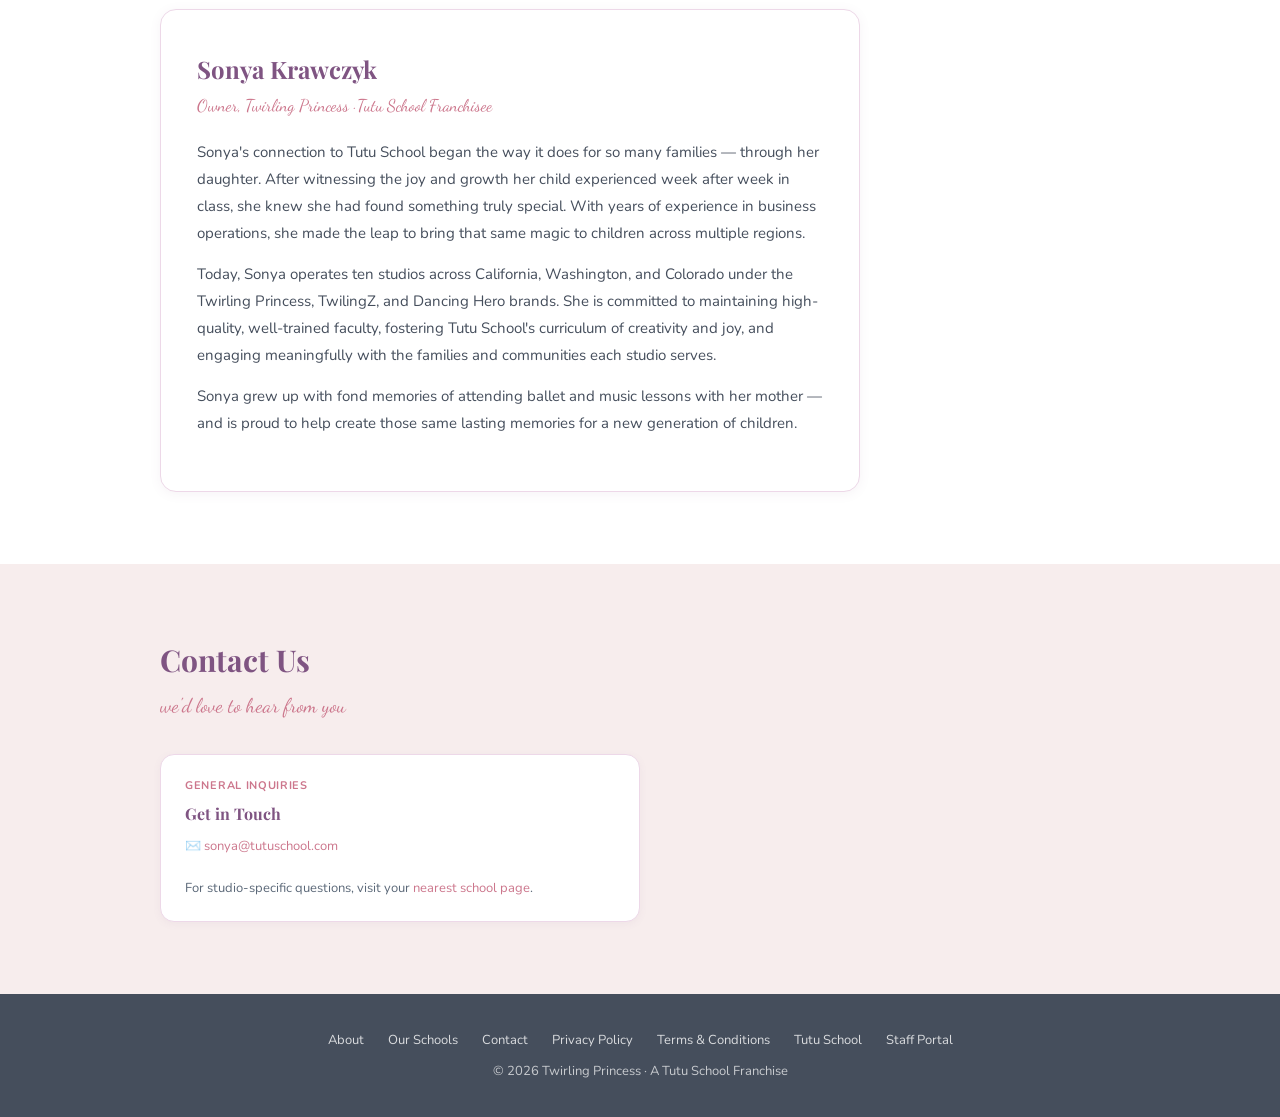
==== commit e15add12: "tweaks" ====
--- a/index.html
+++ b/index.html
@@ -16,7 +16,13 @@
     <li><a href="#schools">Our Schools</a></li>
     <li><a href="#owner">Owner</a></li>
     <li><a href="#contact">Contact</a></li>
-    <li><a href="terms.html">Terms</a></li>
+    <li class="nav-dropdown" id="legal-dropdown">
+      <span class="nav-dropdown-trigger" onclick="toggleDropdown('legal-dropdown')">Legal ▾</span>
+      <div class="nav-dropdown-menu">
+        <a href="privacy.html">Privacy Policy</a>
+        <a href="terms.html">Terms &amp; Conditions</a>
+      </div>
+    </li>
     <li class="portal-link"><a href="https://admin.twirlingprincess.com">Staff Portal →</a></li>
   </ul>
 </nav>
@@ -221,7 +227,6 @@
         <h4>Get in Touch</h4>
         <p>
           ✉️ <a href="mailto:sonya@tutuschool.com">sonya@tutuschool.com</a><br><br>
-          📞 415.571.8982<br><br>
           For studio-specific questions, visit your <a href="#schools">nearest school page</a>.
         </p>
       </div>
@@ -246,6 +251,14 @@
   document.getElementById('nav-toggle').addEventListener('click', function() {
     document.getElementById('nav-links').classList.toggle('open');
   });
+  function toggleDropdown(id) {
+    document.getElementById(id).classList.toggle('open');
+  }
+  document.addEventListener('click', function(e) {
+    if (!e.target.closest('.nav-dropdown')) {
+      document.querySelectorAll('.nav-dropdown').forEach(d => d.classList.remove('open'));
+    }
+  });
 </script>
 </body>
 </html>
--- a/style.css
+++ b/style.css
@@ -84,6 +84,47 @@
   font-size: 24px;
   cursor: pointer;
 }
+
+/* ── Nav dropdown ── */
+.nav-dropdown {
+  position: relative;
+}
+.nav-dropdown-trigger {
+  color: var(--charcoal-mid);
+  font-size: 14px;
+  font-weight: 600;
+  cursor: pointer;
+  display: flex;
+  align-items: center;
+  gap: 4px;
+  padding: 4px 0;
+  user-select: none;
+}
+.nav-dropdown-trigger:hover { color: var(--pink-dark); }
+.nav-dropdown-menu {
+  display: none;
+  position: absolute;
+  top: calc(100% + 12px);
+  right: 0;
+  background: var(--white);
+  border: 1px solid var(--border);
+  border-radius: 10px;
+  box-shadow: 0 4px 16px rgba(127,84,130,0.12);
+  min-width: 180px;
+  z-index: 300;
+  overflow: hidden;
+}
+.nav-dropdown-menu a {
+  display: block;
+  padding: 10px 16px;
+  font-size: 13px;
+  font-weight: 600;
+  color: var(--charcoal);
+  border-bottom: 1px solid var(--border);
+}
+.nav-dropdown-menu a:last-child { border-bottom: none; }
+.nav-dropdown-menu a:hover { background: var(--bg-pink); color: var(--pink-dark); text-decoration: none; }
+.nav-dropdown.open .nav-dropdown-menu { display: block; }
 
 /* ── Hero ── */
 .hero {
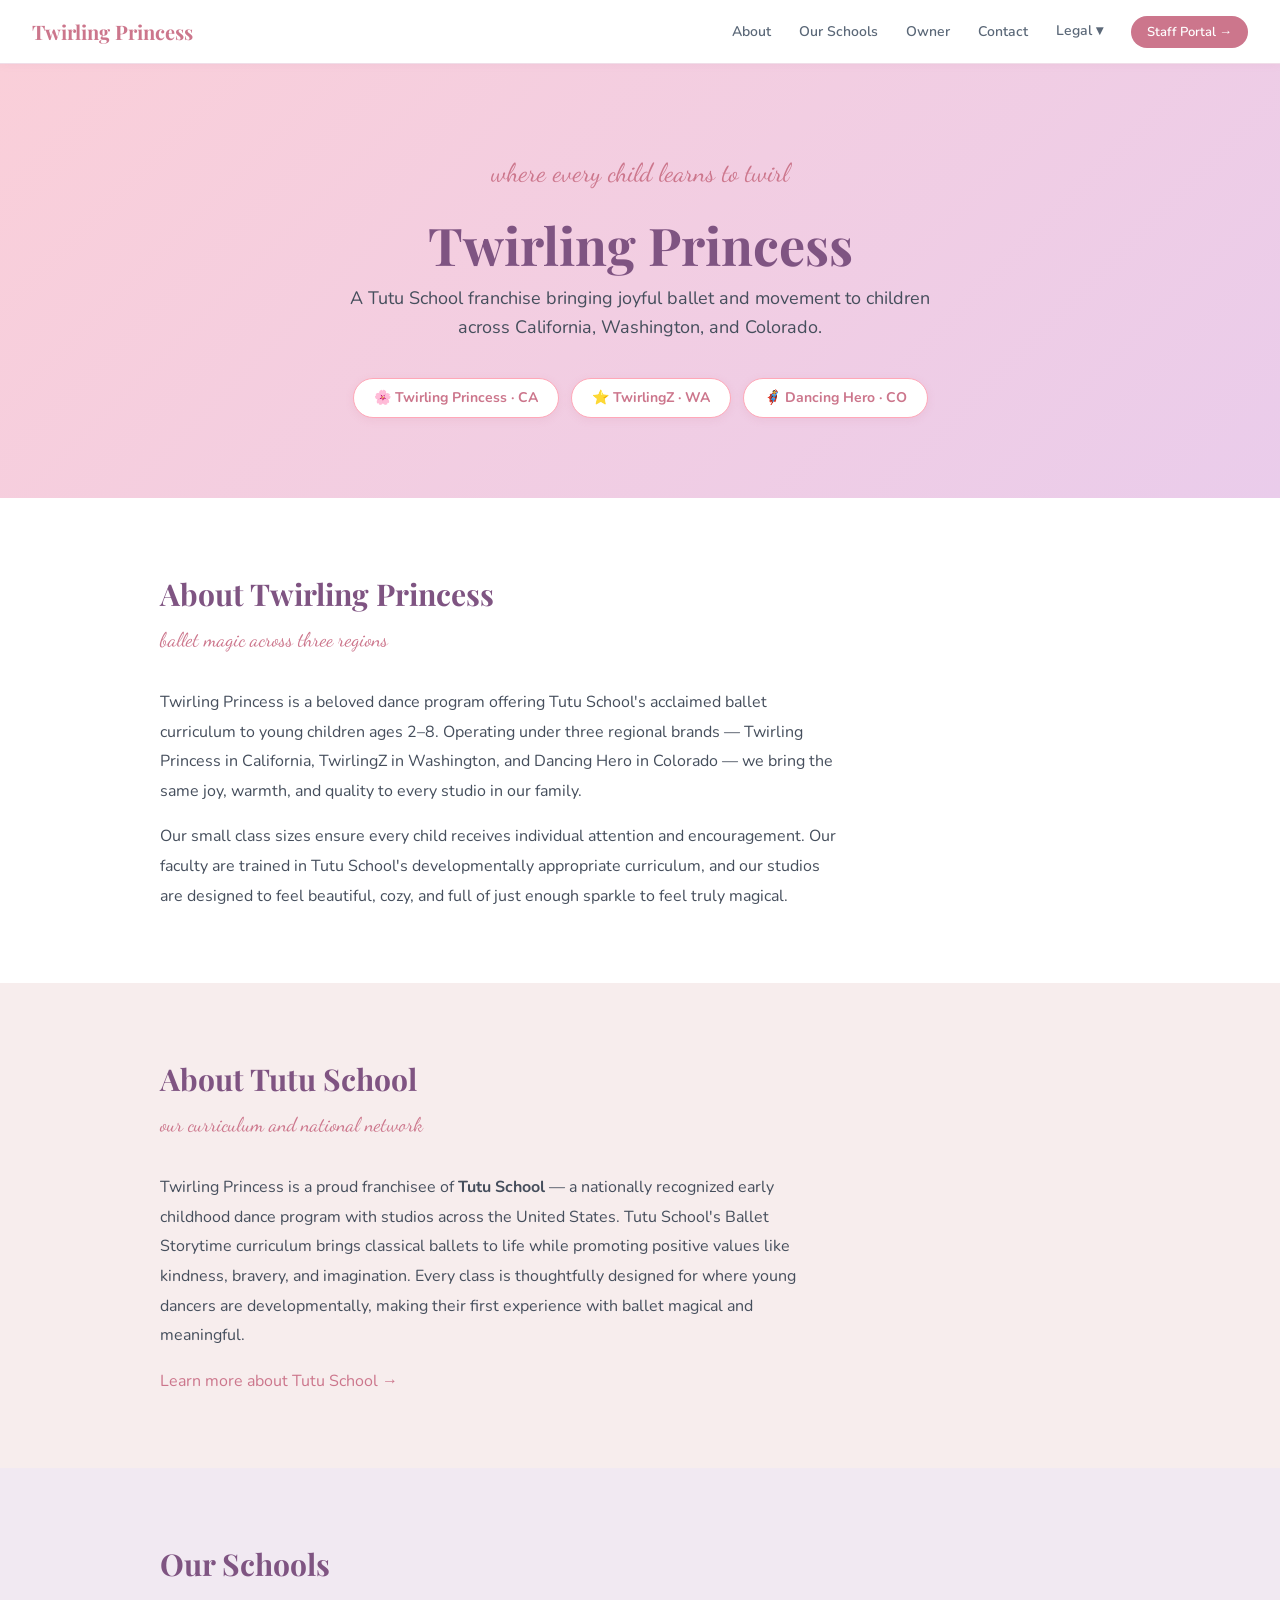
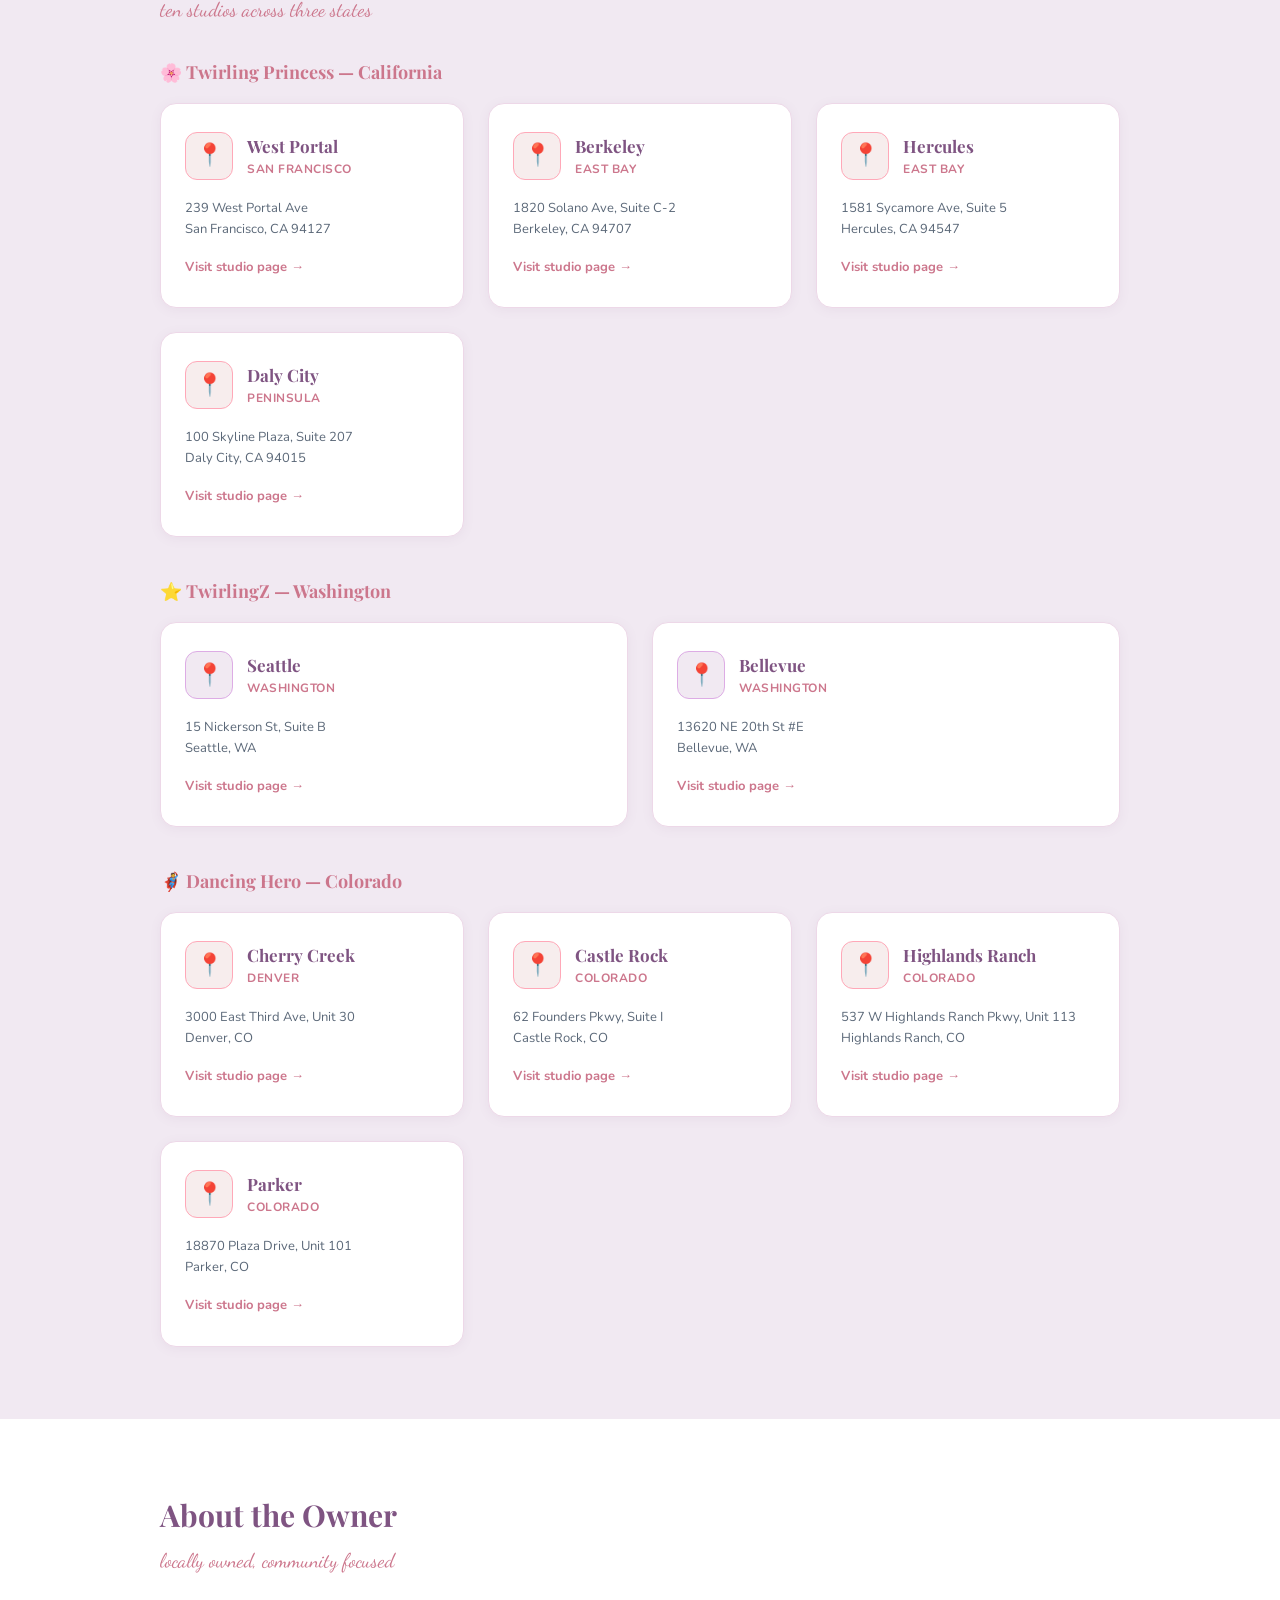
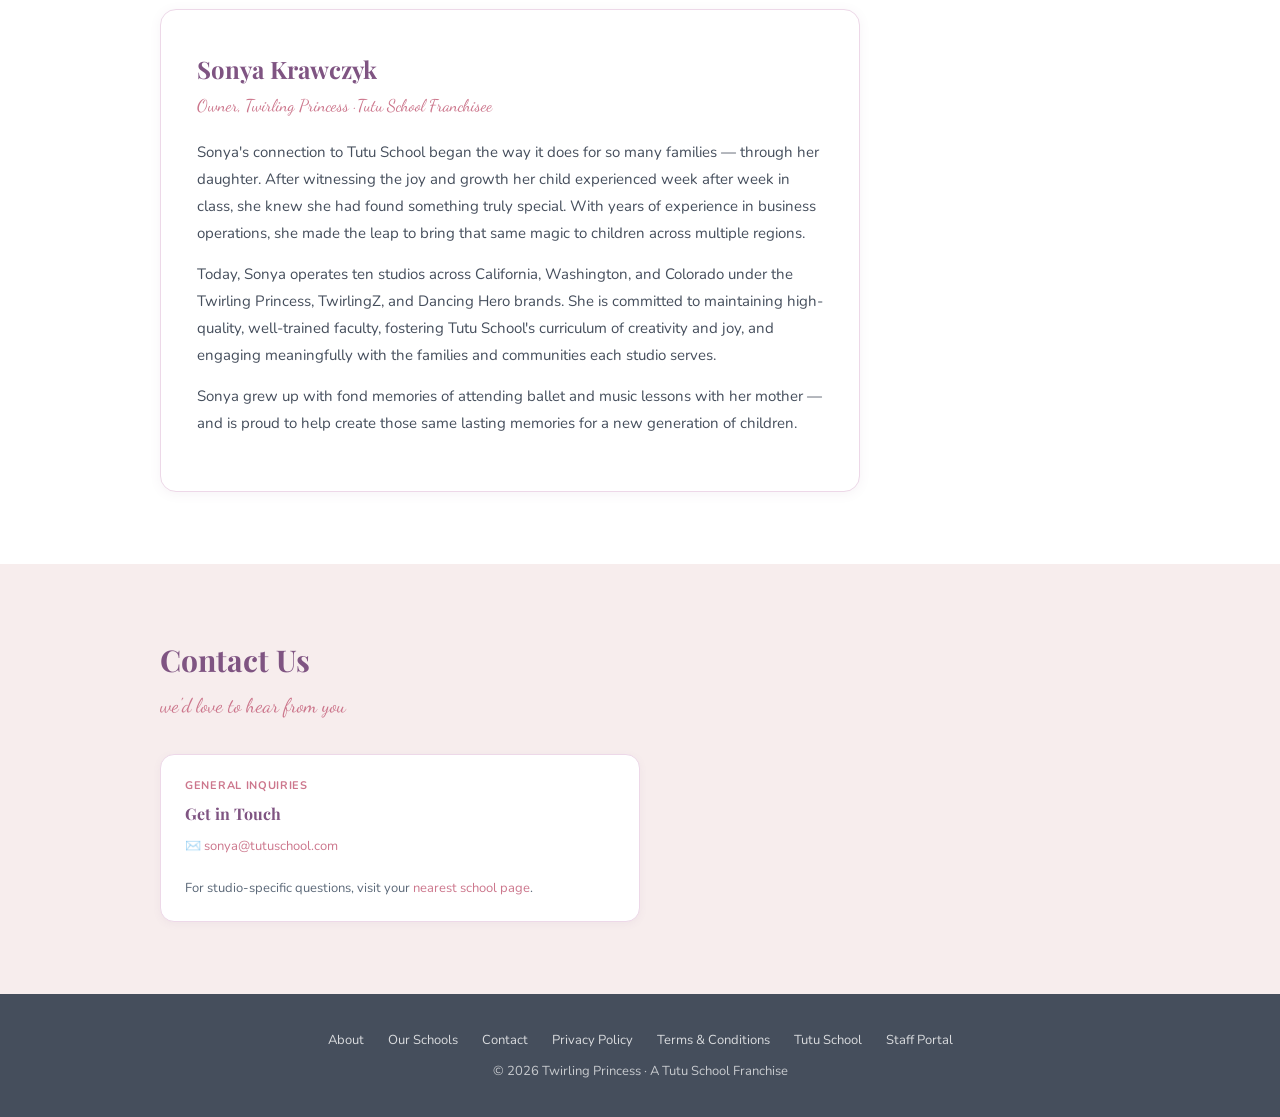
==== commit e4d1735f: "sms approval" ====
--- a/index.html
+++ b/index.html
@@ -33,7 +33,7 @@
   <p>A Tutu School franchise bringing joyful ballet and movement to children across California, Washington, and Colorado.</p>
   <div class="hero-brands">
     <span class="brand-chip">🌸 Twirling Princess · CA</span>
-    <span class="brand-chip">⭐ TwilingZ · WA</span>
+    <span class="brand-chip">⭐ TwirlingZ · WA</span>
     <span class="brand-chip">🦸 Dancing Hero · CO</span>
   </div>
 </div>
@@ -46,7 +46,7 @@
     <p class="about-text">
       Twirling Princess is a beloved dance program offering Tutu School's acclaimed ballet curriculum
       to young children ages 2–8. Operating under three regional brands — Twirling Princess in California,
-      TwilingZ in Washington, and Dancing Hero in Colorado — we bring the same joy, warmth, and quality
+      TwirlingZ in Washington, and Dancing Hero in Colorado — we bring the same joy, warmth, and quality
       to every studio in our family.
     </p>
     <p class="about-text" style="margin-top: 16px;">
@@ -122,7 +122,7 @@
 
     </div>
 
-    <h3 style="font-family:'Playfair Display',serif; color:var(--pink-dark); font-size:18px; margin-bottom:16px;">⭐ TwilingZ — Washington</h3>
+    <h3 style="font-family:'Playfair Display',serif; color:var(--pink-dark); font-size:18px; margin-bottom:16px;">⭐ TwirlingZ — Washington</h3>
     <div class="brand-cards" style="margin-bottom:40px;">
 
       <div class="brand-card">
@@ -204,7 +204,7 @@
       </p>
       <p>
         Today, Sonya operates ten studios across California, Washington, and Colorado under the
-        Twirling Princess, TwilingZ, and Dancing Hero brands. She is committed to maintaining
+        Twirling Princess, TwirlingZ, and Dancing Hero brands. She is committed to maintaining
         high-quality, well-trained faculty, fostering Tutu School's curriculum of creativity and joy,
         and engaging meaningfully with the families and communities each studio serves.
       </p>
--- a/style.css
+++ b/style.css
@@ -353,6 +353,110 @@
 .terms-body h2 { font-size: 17px; font-weight: 700; color: var(--lilac-dark); margin: 32px 0 10px; }
 .terms-body p, .terms-body li { font-size: 15px; color: var(--charcoal); line-height: 1.8; margin-bottom: 8px; }
 .terms-body ul { padding-left: 22px; }
+
+/* ── Consent form (sms-consent.html) ── */
+.brand-disclosure {
+  background: var(--bg-pink);
+  border: 1px solid var(--pink-mid);
+  border-radius: 12px;
+  padding: 18px 22px;
+  margin-bottom: 32px;
+  font-size: 14.5px;
+  color: var(--charcoal);
+  line-height: 1.7;
+}
+.brand-disclosure strong { color: var(--lilac-dark); }
+
+.consent-form {
+  background: var(--white);
+  border: 1px solid var(--border);
+  border-radius: 14px;
+  padding: 28px 28px 24px;
+  box-shadow: 0 2px 12px rgba(127,84,130,0.07);
+  margin-bottom: 32px;
+}
+
+.form-field { margin-bottom: 18px; display: flex; flex-direction: column; gap: 6px; }
+.form-field label {
+  font-size: 13px;
+  font-weight: 700;
+  color: var(--charcoal);
+  letter-spacing: 0.2px;
+}
+.form-input {
+  font-family: 'Nunito', sans-serif;
+  font-size: 15px;
+  color: var(--charcoal);
+  padding: 10px 14px;
+  border: 1px solid var(--border);
+  border-radius: 8px;
+  background: var(--white);
+  transition: border-color 0.15s, box-shadow 0.15s;
+}
+.form-input:focus {
+  outline: none;
+  border-color: var(--pink-mid);
+  box-shadow: 0 0 0 3px rgba(255,168,184,0.18);
+}
+
+.consent-block {
+  background: var(--bg-lilac);
+  border: 1px solid var(--lilac-mid);
+  border-radius: 10px;
+  padding: 16px 18px;
+  margin: 22px 0 24px;
+  display: flex;
+  gap: 12px;
+  align-items: flex-start;
+}
+.consent-checkbox {
+  width: 18px; height: 18px;
+  margin-top: 2px;
+  flex-shrink: 0;
+  accent-color: var(--pink-dark);
+  cursor: pointer;
+}
+.consent-label {
+  font-size: 13.5px;
+  color: var(--charcoal);
+  line-height: 1.65;
+  cursor: pointer;
+}
+.consent-label strong { color: var(--lilac-dark); }
+.consent-label a { color: var(--pink-dark); font-weight: 600; }
+
+.btn-primary {
+  background: var(--pink-dark);
+  color: var(--white);
+  font-family: 'Nunito', sans-serif;
+  font-size: 14px;
+  font-weight: 700;
+  letter-spacing: 0.3px;
+  padding: 11px 28px;
+  border: none;
+  border-radius: 22px;
+  cursor: pointer;
+  transition: background 0.15s, transform 0.1s;
+  box-shadow: 0 2px 8px rgba(204,118,140,0.22);
+}
+.btn-primary:hover { background: var(--lilac-dark); }
+.btn-primary:active { transform: translateY(1px); }
+
+.info-box {
+  background: var(--bg-pink);
+  border-left: 3px solid var(--pink-mid);
+  border-radius: 6px;
+  padding: 14px 18px;
+  margin: 22px 0;
+}
+.info-box h3 {
+  font-size: 15px;
+  font-weight: 700;
+  color: var(--lilac-dark);
+  margin-bottom: 8px;
+}
+.info-box ul { padding-left: 20px; margin: 0; }
+.info-box li { font-size: 14px; color: var(--charcoal); line-height: 1.7; margin-bottom: 4px; }
 
 /* ── Mobile ── */
 @media (max-width: 640px) {
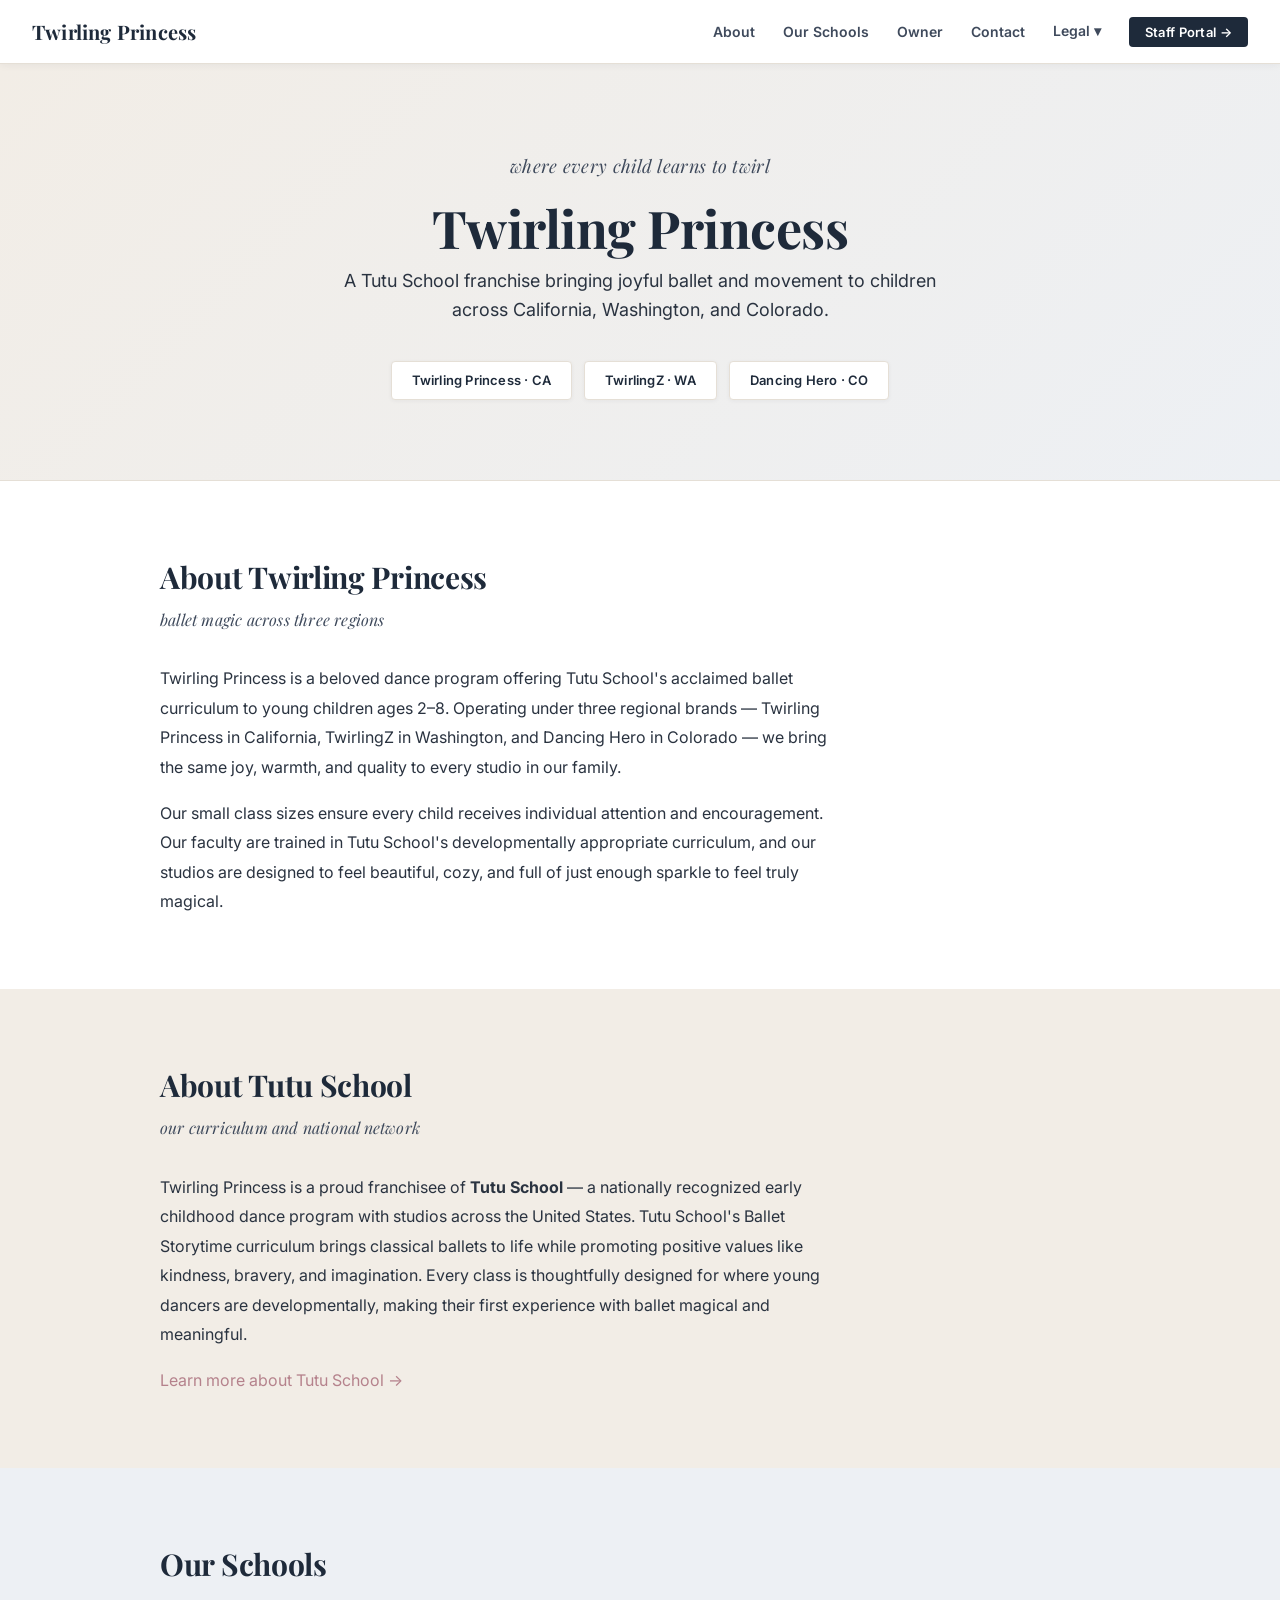
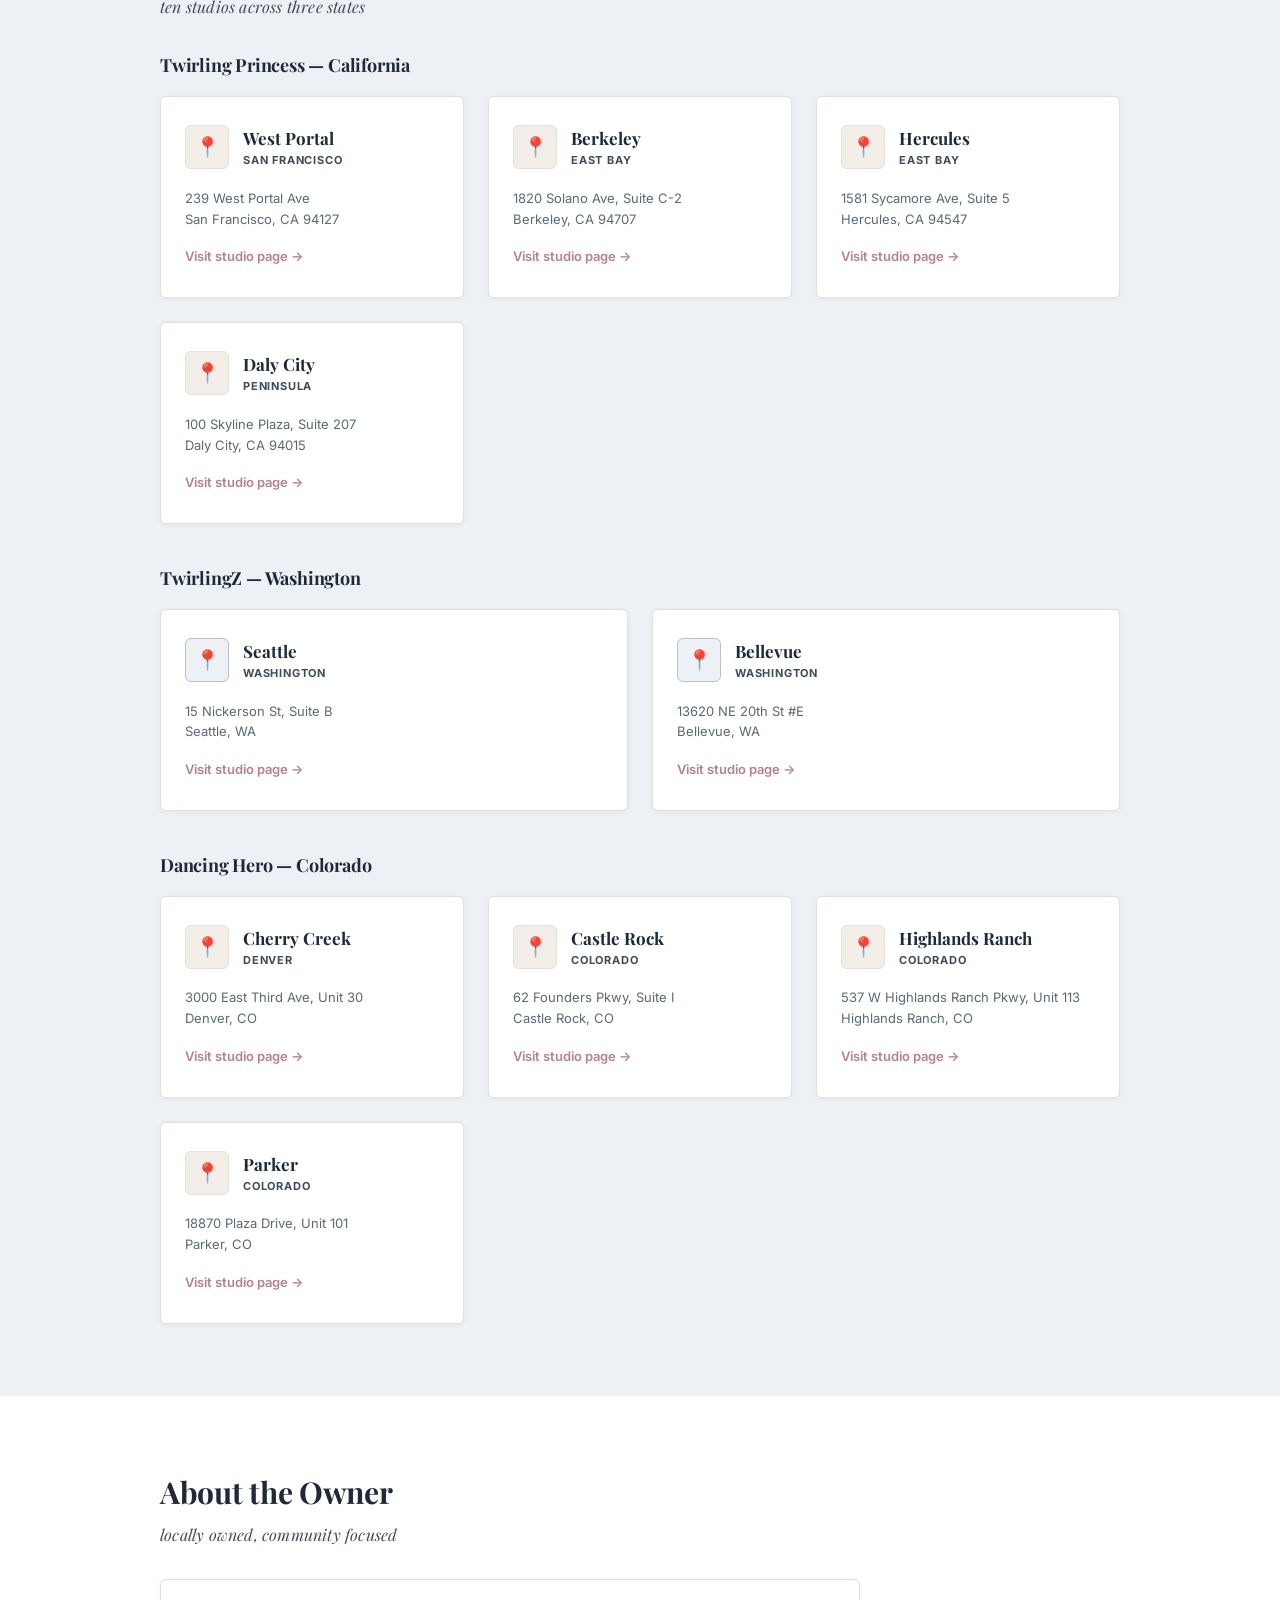
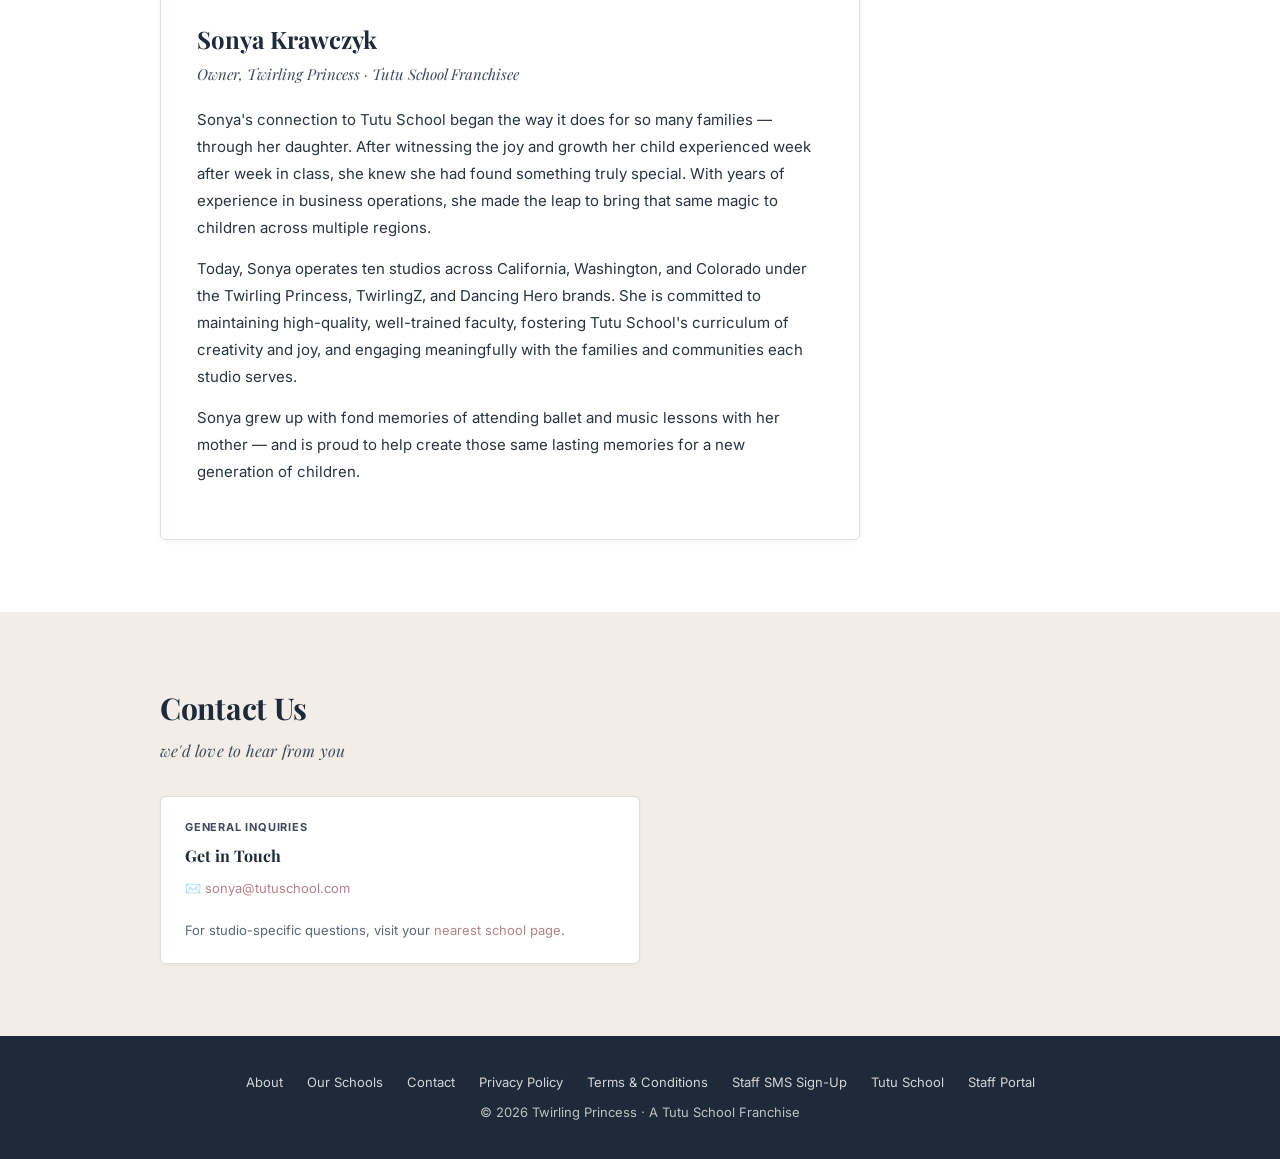
==== commit 819d4d30: "sms" ====
--- a/index.html
+++ b/index.html
@@ -21,6 +21,7 @@
       <div class="nav-dropdown-menu">
         <a href="privacy.html">Privacy Policy</a>
         <a href="terms.html">Terms &amp; Conditions</a>
+        <a href="sms-consent.html">Staff SMS Sign-Up</a>
       </div>
     </li>
     <li class="portal-link"><a href="https://admin.twirlingprincess.com">Staff Portal →</a></li>
@@ -32,9 +33,9 @@
   <h1>Twirling Princess</h1>
   <p>A Tutu School franchise bringing joyful ballet and movement to children across California, Washington, and Colorado.</p>
   <div class="hero-brands">
-    <span class="brand-chip">🌸 Twirling Princess · CA</span>
-    <span class="brand-chip">⭐ TwirlingZ · WA</span>
-    <span class="brand-chip">🦸 Dancing Hero · CO</span>
+    <span class="brand-chip">Twirling Princess · CA</span>
+    <span class="brand-chip">TwirlingZ · WA</span>
+    <span class="brand-chip">Dancing Hero · CO</span>
   </div>
 </div>
 
@@ -81,7 +82,7 @@
     <h2 class="section-title">Our Schools</h2>
     <span class="section-script">ten studios across three states</span>
 
-    <h3 style="font-family:'Playfair Display',serif; color:var(--pink-dark); font-size:18px; margin-bottom:16px;">🌸 Twirling Princess — California</h3>
+    <h3 style="font-family:'Playfair Display',serif; color:var(--ink); font-size:18px; margin-bottom:16px; letter-spacing:-0.2px;">Twirling Princess — California</h3>
     <div class="brand-cards" style="margin-bottom:40px;">
 
       <div class="brand-card">
@@ -122,7 +123,7 @@
 
     </div>
 
-    <h3 style="font-family:'Playfair Display',serif; color:var(--pink-dark); font-size:18px; margin-bottom:16px;">⭐ TwirlingZ — Washington</h3>
+    <h3 style="font-family:'Playfair Display',serif; color:var(--ink); font-size:18px; margin-bottom:16px; letter-spacing:-0.2px;">TwirlingZ — Washington</h3>
     <div class="brand-cards" style="margin-bottom:40px;">
 
       <div class="brand-card">
@@ -145,7 +146,7 @@
 
     </div>
 
-    <h3 style="font-family:'Playfair Display',serif; color:var(--pink-dark); font-size:18px; margin-bottom:16px;">🦸 Dancing Hero — Colorado</h3>
+    <h3 style="font-family:'Playfair Display',serif; color:var(--ink); font-size:18px; margin-bottom:16px; letter-spacing:-0.2px;">Dancing Hero — Colorado</h3>
     <div class="brand-cards">
 
       <div class="brand-card">
@@ -241,6 +242,7 @@
     <a href="#contact">Contact</a>
     <a href="privacy.html">Privacy Policy</a>
     <a href="terms.html">Terms &amp; Conditions</a>
+    <a href="sms-consent.html">Staff SMS Sign-Up</a>
     <a href="https://tutuschool.com" target="_blank" rel="noopener">Tutu School</a>
     <a href="https://admin.twirlingprincess.com">Staff Portal</a>
   </div>
--- a/style.css
+++ b/style.css
@@ -1,31 +1,43 @@
-@import url('https://fonts.googleapis.com/css2?family=Playfair+Display:ital,wght@0,400;0,600;0,700;1,400;1,600&family=Nunito:wght@400;500;600;700&family=Dancing+Script:wght@600&display=swap');
+@import url('https://fonts.googleapis.com/css2?family=Playfair+Display:ital,wght@0,400;0,600;0,700;1,400;1,600&family=Inter:wght@400;500;600;700&display=swap');
 
 *, *::before, *::after { box-sizing: border-box; margin: 0; padding: 0; }
 
 :root {
-  --pink-light:   #FACFD9;
-  --pink-mid:     #FFA8B8;
-  --pink-dark:    #CC768C;
-  --lilac-light:  #EACCEB;
-  --lilac-mid:    #DDACE5;
-  --lilac-dark:   #7F5482;
-  --eggshell:     #F5EFEB;
-  --charcoal:     #454E5C;
-  --charcoal-mid: #5B6878;
-  --bg-pink:      #F7EDED;
-  --bg-lilac:     #F1E9F2;
+  /* Primary palette — professional, business-facing */
+  --ink:          #1E2A3A;   /* deep navy, primary brand */
+  --ink-soft:     #3F4A5C;   /* slate, secondary headings */
+  --accent:       #B5828C;   /* muted rose-blush, single accent */
+  --accent-soft:  #D7C0C5;   /* lighter accent for borders/chips */
+  --taupe:        #8A7968;   /* warm neutral */
+  --charcoal:     #2A3340;   /* primary body text */
+  --charcoal-mid: #5B6878;   /* muted body text */
+  --ivory:        #FAF7F2;   /* page bg, warm off-white */
+  --cream:        #F2EDE6;   /* alt section bg, warm */
+  --mist:         #EDF0F4;   /* alt section bg, cool */
   --white:        #ffffff;
-  --border:       #EDD8E8;
+  --border:       #E5DFD6;   /* warm tan border */
+
+  /* Legacy aliases — old class definitions still resolve through these.
+     Edit semantics above; do not edit the legacy block. */
+  --pink-light:   var(--cream);
+  --pink-mid:     var(--accent-soft);
+  --pink-dark:    var(--accent);
+  --lilac-light:  var(--mist);
+  --lilac-mid:    #B8C0CB;
+  --lilac-dark:   var(--ink);
+  --eggshell:     var(--ivory);
+  --bg-pink:      var(--cream);
+  --bg-lilac:     var(--mist);
 }
 
 body {
-  font-family: 'Nunito', -apple-system, sans-serif;
+  font-family: 'Inter', -apple-system, BlinkMacSystemFont, 'Segoe UI', sans-serif;
   color: var(--charcoal);
   line-height: 1.6;
-  background: var(--white);
-}
-
-a { color: var(--pink-dark); text-decoration: none; }
+  background: var(--ivory);
+}
+
+a { color: var(--accent); text-decoration: none; }
 a:hover { text-decoration: underline; }
 
 h1, h2, h3, h4 { font-family: 'Playfair Display', Georgia, serif; }
@@ -33,7 +45,7 @@
 /* ── Nav ── */
 nav {
   background: var(--white);
-  border-bottom: 1px solid #F0DDE8;
+  border-bottom: 1px solid var(--border);
   padding: 0 32px;
   display: flex;
   align-items: center;
@@ -42,14 +54,15 @@
   position: sticky;
   top: 0;
   z-index: 100;
-  box-shadow: 0 1px 8px rgba(204,118,140,0.08);
+  box-shadow: 0 1px 8px rgba(30,42,58,0.06);
 }
 
 .nav-logo {
   font-family: 'Playfair Display', Georgia, serif;
-  color: var(--pink-dark);
+  color: var(--ink);
   font-size: 20px;
   font-weight: 700;
+  letter-spacing: 0.2px;
 }
 
 .nav-links {
@@ -60,27 +73,28 @@
 }
 
 .nav-links a {
-  color: var(--charcoal-mid);
+  color: var(--ink-soft);
   font-size: 14px;
   font-weight: 600;
   transition: color 0.15s;
 }
-.nav-links a:hover { color: var(--pink-dark); text-decoration: none; }
+.nav-links a:hover { color: var(--ink); text-decoration: none; }
 
 .nav-links .portal-link a {
-  background: var(--pink-dark);
+  background: var(--ink);
   color: var(--white);
   padding: 7px 16px;
-  border-radius: 20px;
+  border-radius: 4px;
   font-size: 13px;
-}
-.nav-links .portal-link a:hover { background: var(--lilac-dark); }
+  letter-spacing: 0.3px;
+}
+.nav-links .portal-link a:hover { background: var(--ink-soft); }
 
 .nav-toggle {
   display: none;
   background: none;
   border: none;
-  color: var(--pink-dark);
+  color: var(--ink);
   font-size: 24px;
   cursor: pointer;
 }
@@ -90,7 +104,7 @@
   position: relative;
 }
 .nav-dropdown-trigger {
-  color: var(--charcoal-mid);
+  color: var(--ink-soft);
   font-size: 14px;
   font-weight: 600;
   cursor: pointer;
@@ -100,7 +114,7 @@
   padding: 4px 0;
   user-select: none;
 }
-.nav-dropdown-trigger:hover { color: var(--pink-dark); }
+.nav-dropdown-trigger:hover { color: var(--ink); }
 .nav-dropdown-menu {
   display: none;
   position: absolute;
@@ -108,9 +122,9 @@
   right: 0;
   background: var(--white);
   border: 1px solid var(--border);
-  border-radius: 10px;
-  box-shadow: 0 4px 16px rgba(127,84,130,0.12);
-  min-width: 180px;
+  border-radius: 6px;
+  box-shadow: 0 4px 16px rgba(30,42,58,0.10);
+  min-width: 200px;
   z-index: 300;
   overflow: hidden;
 }
@@ -123,36 +137,41 @@
   border-bottom: 1px solid var(--border);
 }
 .nav-dropdown-menu a:last-child { border-bottom: none; }
-.nav-dropdown-menu a:hover { background: var(--bg-pink); color: var(--pink-dark); text-decoration: none; }
+.nav-dropdown-menu a:hover { background: var(--cream); color: var(--ink); text-decoration: none; }
 .nav-dropdown.open .nav-dropdown-menu { display: block; }
 
 /* ── Hero ── */
 .hero {
-  background: linear-gradient(135deg, var(--pink-light) 0%, var(--lilac-light) 100%);
+  background: linear-gradient(135deg, var(--cream) 0%, var(--mist) 100%);
   text-align: center;
   padding: 88px 24px 80px;
+  border-bottom: 1px solid var(--border);
 }
 
 .hero h1 {
   font-size: clamp(30px, 5vw, 52px);
   font-weight: 700;
-  color: var(--lilac-dark);
+  color: var(--ink);
   margin-bottom: 8px;
   line-height: 1.2;
+  letter-spacing: -0.5px;
 }
 
 .hero-script {
-  font-family: 'Dancing Script', cursive;
-  font-size: clamp(18px, 3vw, 26px);
-  color: var(--pink-dark);
-  margin-bottom: 20px;
+  font-family: 'Playfair Display', Georgia, serif;
+  font-style: italic;
+  font-weight: 400;
+  font-size: clamp(15px, 2vw, 18px);
+  color: var(--ink-soft);
+  margin-bottom: 16px;
   display: block;
+  letter-spacing: 0.3px;
 }
 
 .hero p {
   font-size: clamp(15px, 2vw, 18px);
   color: var(--charcoal);
-  max-width: 580px;
+  max-width: 620px;
   margin: 0 auto 36px;
 }
 
@@ -165,19 +184,20 @@
 
 .brand-chip {
   background: var(--white);
-  border: 1px solid var(--pink-mid);
-  color: var(--pink-dark);
+  border: 1px solid var(--border);
+  color: var(--ink);
   padding: 8px 20px;
-  border-radius: 24px;
-  font-size: 14px;
-  font-weight: 700;
-  box-shadow: 0 2px 8px rgba(204,118,140,0.12);
+  border-radius: 4px;
+  font-size: 13px;
+  font-weight: 600;
+  letter-spacing: 0.2px;
+  box-shadow: 0 1px 4px rgba(30,42,58,0.05);
 }
 
 /* ── Sections ── */
 section { padding: 72px 24px; }
-.section-bg-pink  { background: var(--bg-pink); }
-.section-bg-lilac { background: var(--bg-lilac); }
+.section-bg-pink  { background: var(--cream); }
+.section-bg-lilac { background: var(--mist); }
 .section-bg-white { background: var(--white); }
 
 .section-inner { max-width: 960px; margin: 0 auto; }
@@ -185,25 +205,29 @@
 .section-title {
   font-size: clamp(22px, 3vw, 30px);
   font-weight: 700;
-  color: var(--lilac-dark);
+  color: var(--ink);
   margin-bottom: 6px;
+  letter-spacing: -0.3px;
 }
 
 .section-script {
-  font-family: 'Dancing Script', cursive;
-  font-size: 20px;
-  color: var(--pink-dark);
+  font-family: 'Playfair Display', Georgia, serif;
+  font-style: italic;
+  font-weight: 400;
+  font-size: 16px;
+  color: var(--ink-soft);
   margin-bottom: 32px;
   display: block;
+  letter-spacing: 0.2px;
 }
 
 .school-link {
   font-size: 13px;
-  font-weight: 700;
-  color: var(--pink-dark);
+  font-weight: 600;
+  color: var(--accent);
   text-decoration: none;
 }
-.school-link:hover { color: var(--lilac-dark); text-decoration: underline; }
+.school-link:hover { color: var(--ink); text-decoration: underline; }
 
 /* ── Brand Cards ── */
 .brand-cards {
@@ -215,14 +239,14 @@
 .brand-card {
   background: var(--white);
   border: 1px solid var(--border);
-  border-radius: 16px;
+  border-radius: 6px;
   padding: 28px 24px;
-  box-shadow: 0 2px 12px rgba(127,84,130,0.07);
+  box-shadow: 0 1px 6px rgba(30,42,58,0.05);
   transition: transform 0.15s, box-shadow 0.15s;
 }
 .brand-card:hover {
   transform: translateY(-2px);
-  box-shadow: 0 6px 20px rgba(127,84,130,0.13);
+  box-shadow: 0 6px 20px rgba(30,42,58,0.10);
 }
 
 .brand-card-header {
@@ -233,27 +257,28 @@
 }
 
 .brand-icon {
-  width: 48px; height: 48px;
-  border-radius: 12px;
-  background: var(--bg-pink);
-  border: 1px solid var(--pink-mid);
+  width: 44px; height: 44px;
+  border-radius: 6px;
+  background: var(--cream);
+  border: 1px solid var(--border);
   display: flex;
   align-items: center;
   justify-content: center;
-  font-size: 22px;
+  font-size: 20px;
   flex-shrink: 0;
-}
-
-.brand-icon.lilac-icon { background: var(--bg-lilac); border-color: var(--lilac-mid); }
-
-.brand-card h3 { font-size: 17px; font-weight: 700; color: var(--lilac-dark); }
+  color: var(--taupe);
+}
+
+.brand-icon.lilac-icon { background: var(--mist); border-color: #B8C0CB; }
+
+.brand-card h3 { font-size: 17px; font-weight: 700; color: var(--ink); }
 .brand-card .region-label {
-  font-size: 12px;
-  color: var(--pink-dark);
+  font-size: 11px;
+  color: var(--ink-soft);
   font-weight: 700;
   text-transform: uppercase;
-  letter-spacing: 0.5px;
-  font-family: 'Nunito', sans-serif;
+  letter-spacing: 0.8px;
+  font-family: 'Inter', sans-serif;
 }
 
 .location-list { list-style: none; display: flex; flex-direction: column; gap: 7px; }
@@ -264,11 +289,11 @@
   position: relative;
 }
 .location-list li::before {
-  content: '✦';
+  content: '·';
   position: absolute;
-  left: 0; top: 4px;
-  font-size: 9px;
-  color: var(--pink-mid);
+  left: 4px; top: -2px;
+  font-size: 16px;
+  color: var(--taupe);
 }
 
 /* ── About text ── */
@@ -278,17 +303,19 @@
 .bio-card {
   background: var(--white);
   border: 1px solid var(--border);
-  border-radius: 16px;
+  border-radius: 6px;
   padding: 40px 36px;
-  box-shadow: 0 2px 12px rgba(127,84,130,0.07);
+  box-shadow: 0 1px 6px rgba(30,42,58,0.05);
   max-width: 700px;
 }
 
-.bio-card h3 { font-size: 24px; font-weight: 700; color: var(--lilac-dark); margin-bottom: 4px; }
+.bio-card h3 { font-size: 24px; font-weight: 700; color: var(--ink); margin-bottom: 4px; }
 .bio-card .bio-title {
-  font-family: 'Dancing Script', cursive;
-  font-size: 17px;
-  color: var(--pink-dark);
+  font-family: 'Playfair Display', Georgia, serif;
+  font-style: italic;
+  font-weight: 400;
+  font-size: 15px;
+  color: var(--ink-soft);
   margin-bottom: 20px;
   display: block;
 }
@@ -304,26 +331,26 @@
 .contact-card {
   background: var(--white);
   border: 1px solid var(--border);
-  border-radius: 14px;
+  border-radius: 6px;
   padding: 22px 24px;
-  box-shadow: 0 2px 8px rgba(127,84,130,0.06);
+  box-shadow: 0 1px 4px rgba(30,42,58,0.04);
 }
 
 .contact-card .contact-region {
   font-size: 11px;
   font-weight: 700;
-  color: var(--pink-dark);
+  color: var(--ink-soft);
   text-transform: uppercase;
-  letter-spacing: 0.7px;
+  letter-spacing: 0.8px;
   margin-bottom: 6px;
 }
 
-.contact-card h4 { font-size: 16px; font-weight: 700; color: var(--lilac-dark); margin-bottom: 10px; }
+.contact-card h4 { font-size: 16px; font-weight: 700; color: var(--ink); margin-bottom: 10px; }
 .contact-card p { font-size: 13px; color: var(--charcoal-mid); line-height: 1.6; }
 
 /* ── Footer ── */
 footer {
-  background: var(--charcoal);
+  background: var(--ink);
   color: rgba(255,255,255,0.7);
   text-align: center;
   padding: 36px 24px;
@@ -331,7 +358,7 @@
 }
 
 footer a { color: rgba(255,255,255,0.8); }
-footer a:hover { color: var(--pink-light); text-decoration: none; }
+footer a:hover { color: var(--white); text-decoration: none; }
 .footer-links {
   margin-bottom: 10px;
   display: flex;
@@ -340,39 +367,42 @@
   flex-wrap: wrap;
 }
 
-/* ── Terms page ── */
+/* ── Terms / privacy / consent body ── */
 .terms-body { max-width: 720px; margin: 56px auto; padding: 0 24px 72px; }
-.terms-body h1 { font-size: 32px; font-weight: 700; color: var(--lilac-dark); margin-bottom: 6px; }
+.terms-body h1 { font-size: 32px; font-weight: 700; color: var(--ink); margin-bottom: 6px; letter-spacing: -0.3px; }
 .terms-body .terms-date {
-  font-family: 'Dancing Script', cursive;
-  font-size: 17px;
-  color: var(--pink-dark);
+  font-family: 'Playfair Display', Georgia, serif;
+  font-style: italic;
+  font-weight: 400;
+  font-size: 15px;
+  color: var(--ink-soft);
   margin-bottom: 32px;
   display: block;
 }
-.terms-body h2 { font-size: 17px; font-weight: 700; color: var(--lilac-dark); margin: 32px 0 10px; }
+.terms-body h2 { font-size: 17px; font-weight: 700; color: var(--ink); margin: 32px 0 10px; }
 .terms-body p, .terms-body li { font-size: 15px; color: var(--charcoal); line-height: 1.8; margin-bottom: 8px; }
 .terms-body ul { padding-left: 22px; }
 
 /* ── Consent form (sms-consent.html) ── */
 .brand-disclosure {
-  background: var(--bg-pink);
-  border: 1px solid var(--pink-mid);
-  border-radius: 12px;
+  background: var(--mist);
+  border: 1px solid #B8C0CB;
+  border-left: 3px solid var(--ink);
+  border-radius: 4px;
   padding: 18px 22px;
   margin-bottom: 32px;
   font-size: 14.5px;
   color: var(--charcoal);
   line-height: 1.7;
 }
-.brand-disclosure strong { color: var(--lilac-dark); }
+.brand-disclosure strong { color: var(--ink); }
 
 .consent-form {
   background: var(--white);
   border: 1px solid var(--border);
-  border-radius: 14px;
+  border-radius: 6px;
   padding: 28px 28px 24px;
-  box-shadow: 0 2px 12px rgba(127,84,130,0.07);
+  box-shadow: 0 1px 6px rgba(30,42,58,0.05);
   margin-bottom: 32px;
 }
 
@@ -380,29 +410,29 @@
 .form-field label {
   font-size: 13px;
   font-weight: 700;
-  color: var(--charcoal);
+  color: var(--ink);
   letter-spacing: 0.2px;
 }
 .form-input {
-  font-family: 'Nunito', sans-serif;
+  font-family: 'Inter', sans-serif;
   font-size: 15px;
   color: var(--charcoal);
   padding: 10px 14px;
   border: 1px solid var(--border);
-  border-radius: 8px;
+  border-radius: 4px;
   background: var(--white);
   transition: border-color 0.15s, box-shadow 0.15s;
 }
 .form-input:focus {
   outline: none;
-  border-color: var(--pink-mid);
-  box-shadow: 0 0 0 3px rgba(255,168,184,0.18);
+  border-color: var(--ink);
+  box-shadow: 0 0 0 3px rgba(30,42,58,0.10);
 }
 
 .consent-block {
-  background: var(--bg-lilac);
-  border: 1px solid var(--lilac-mid);
-  border-radius: 10px;
+  background: var(--cream);
+  border: 1px solid var(--border);
+  border-radius: 4px;
   padding: 16px 18px;
   margin: 22px 0 24px;
   display: flex;
@@ -413,7 +443,7 @@
   width: 18px; height: 18px;
   margin-top: 2px;
   flex-shrink: 0;
-  accent-color: var(--pink-dark);
+  accent-color: var(--ink);
   cursor: pointer;
 }
 .consent-label {
@@ -422,37 +452,38 @@
   line-height: 1.65;
   cursor: pointer;
 }
-.consent-label strong { color: var(--lilac-dark); }
-.consent-label a { color: var(--pink-dark); font-weight: 600; }
+.consent-label strong { color: var(--ink); }
+.consent-label a { color: var(--accent); font-weight: 600; }
 
 .btn-primary {
-  background: var(--pink-dark);
+  background: var(--ink);
   color: var(--white);
-  font-family: 'Nunito', sans-serif;
+  font-family: 'Inter', sans-serif;
   font-size: 14px;
-  font-weight: 700;
+  font-weight: 600;
   letter-spacing: 0.3px;
   padding: 11px 28px;
   border: none;
-  border-radius: 22px;
+  border-radius: 4px;
   cursor: pointer;
   transition: background 0.15s, transform 0.1s;
-  box-shadow: 0 2px 8px rgba(204,118,140,0.22);
-}
-.btn-primary:hover { background: var(--lilac-dark); }
+  box-shadow: 0 2px 8px rgba(30,42,58,0.14);
+}
+.btn-primary:hover { background: var(--ink-soft); }
 .btn-primary:active { transform: translateY(1px); }
+.btn-primary:disabled { background: var(--charcoal-mid); cursor: not-allowed; opacity: 0.7; }
 
 .info-box {
-  background: var(--bg-pink);
-  border-left: 3px solid var(--pink-mid);
-  border-radius: 6px;
+  background: var(--cream);
+  border-left: 3px solid var(--taupe);
+  border-radius: 4px;
   padding: 14px 18px;
   margin: 22px 0;
 }
 .info-box h3 {
   font-size: 15px;
   font-weight: 700;
-  color: var(--lilac-dark);
+  color: var(--ink);
   margin-bottom: 8px;
 }
 .info-box ul { padding-left: 20px; margin: 0; }
@@ -469,7 +500,7 @@
     background: var(--white);
     border-bottom: 1px solid var(--border);
     padding: 12px 0;
-    box-shadow: 0 4px 12px rgba(127,84,130,0.1);
+    box-shadow: 0 4px 12px rgba(30,42,58,0.08);
   }
   .nav-links li a { display: block; padding: 10px 24px; }
   .nav-links .portal-link a { margin: 8px 24px; display: inline-block; }
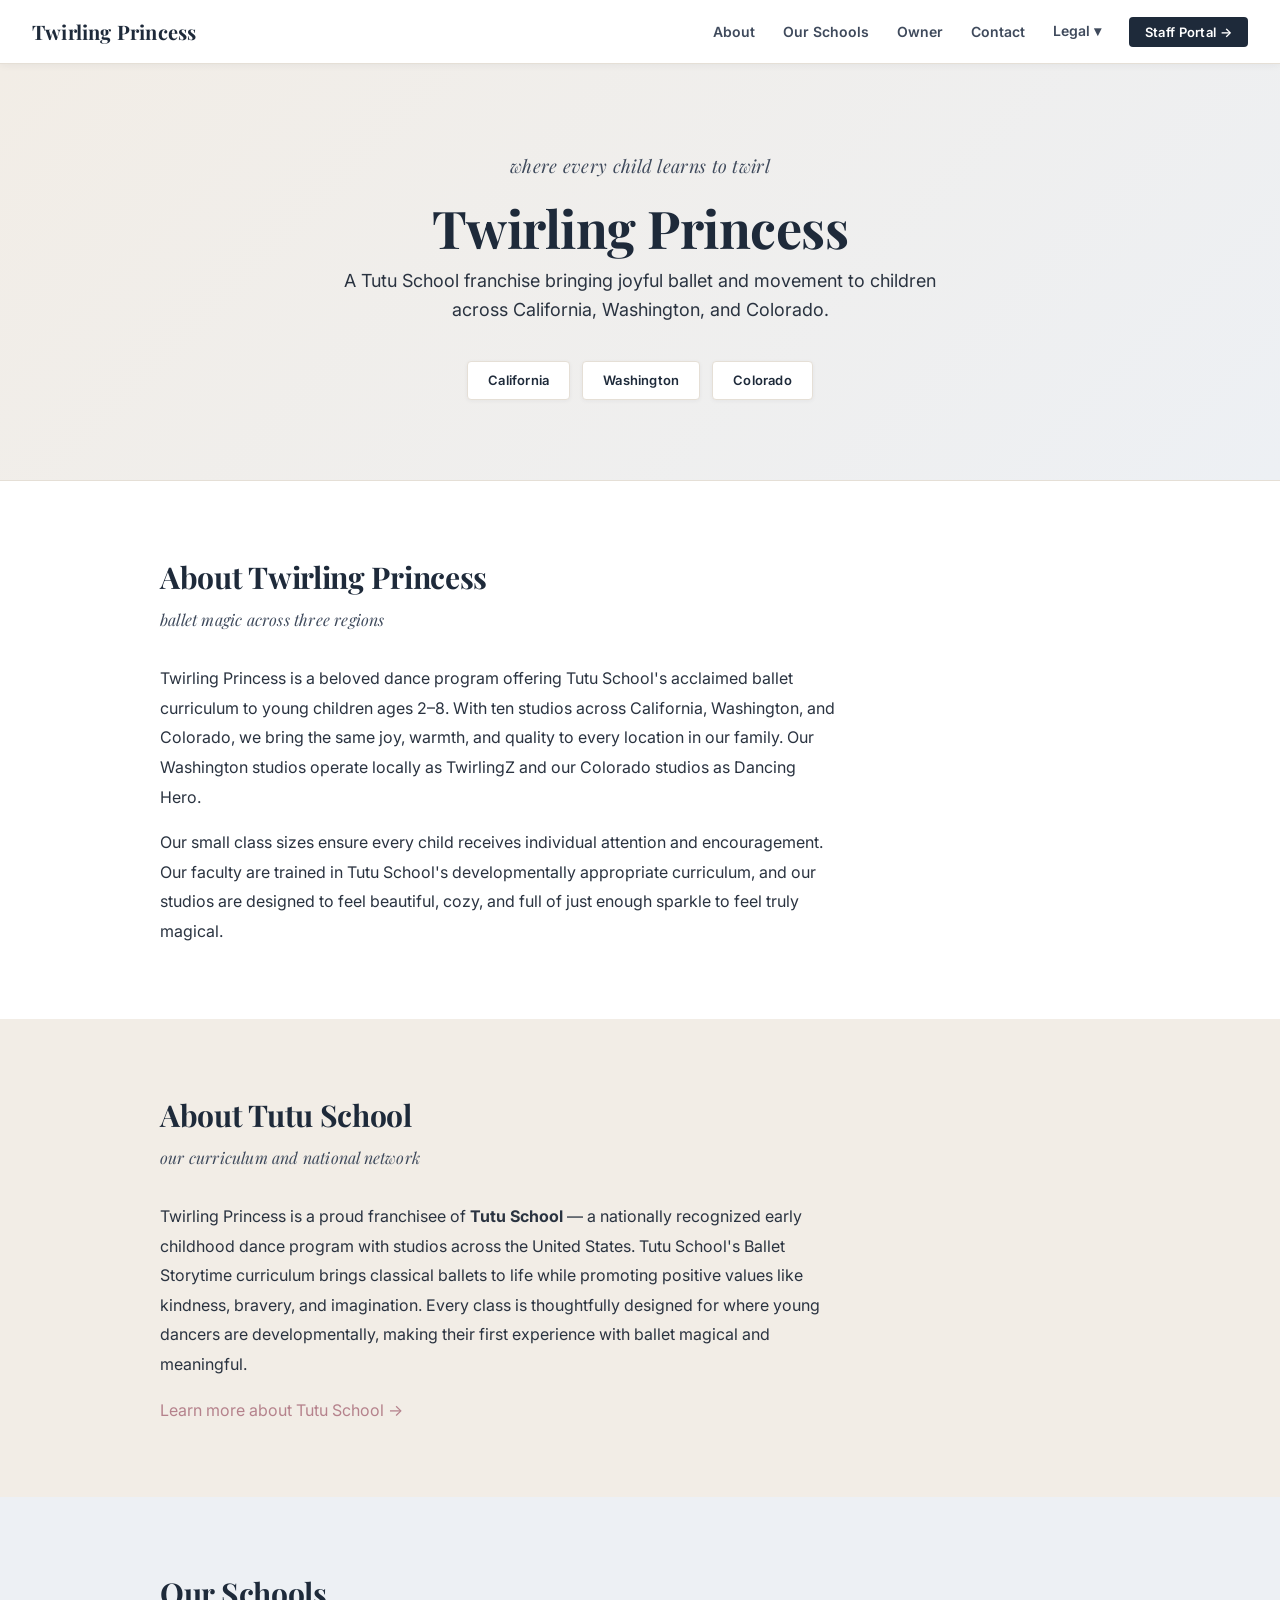
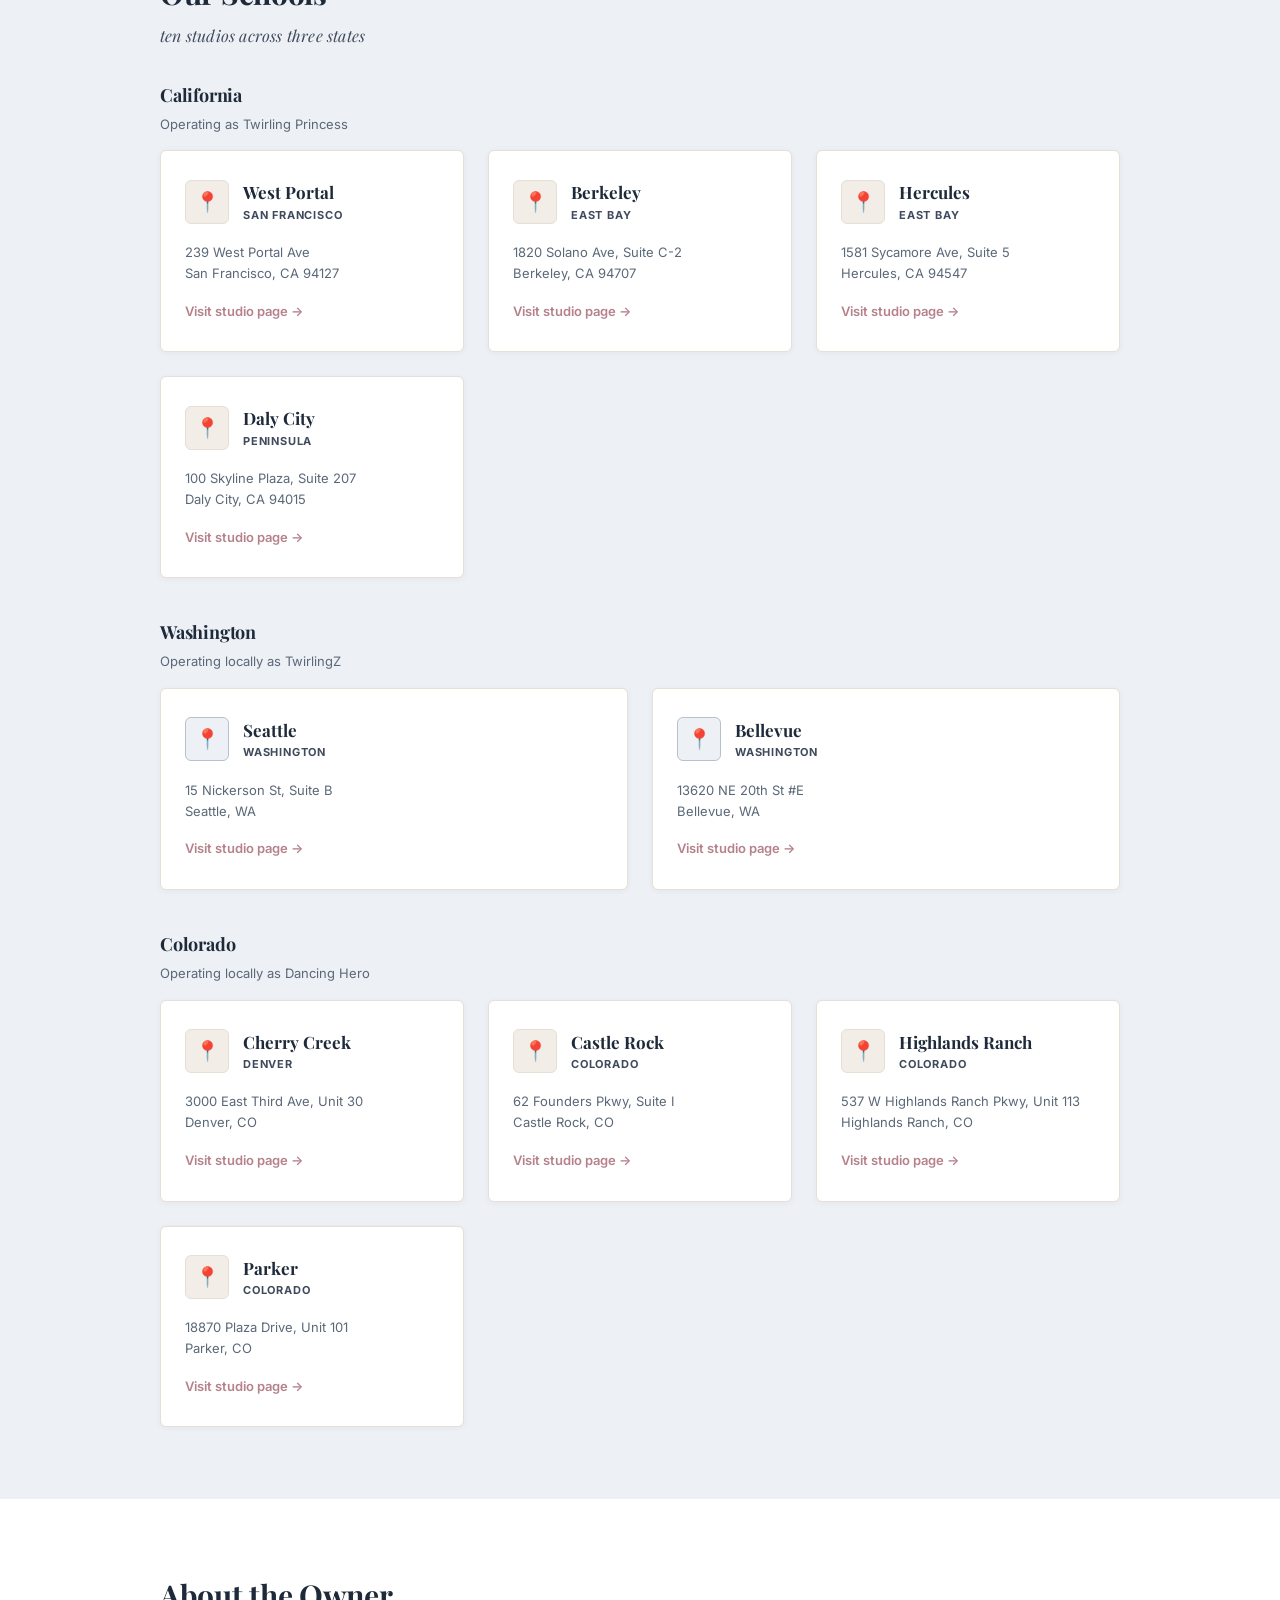
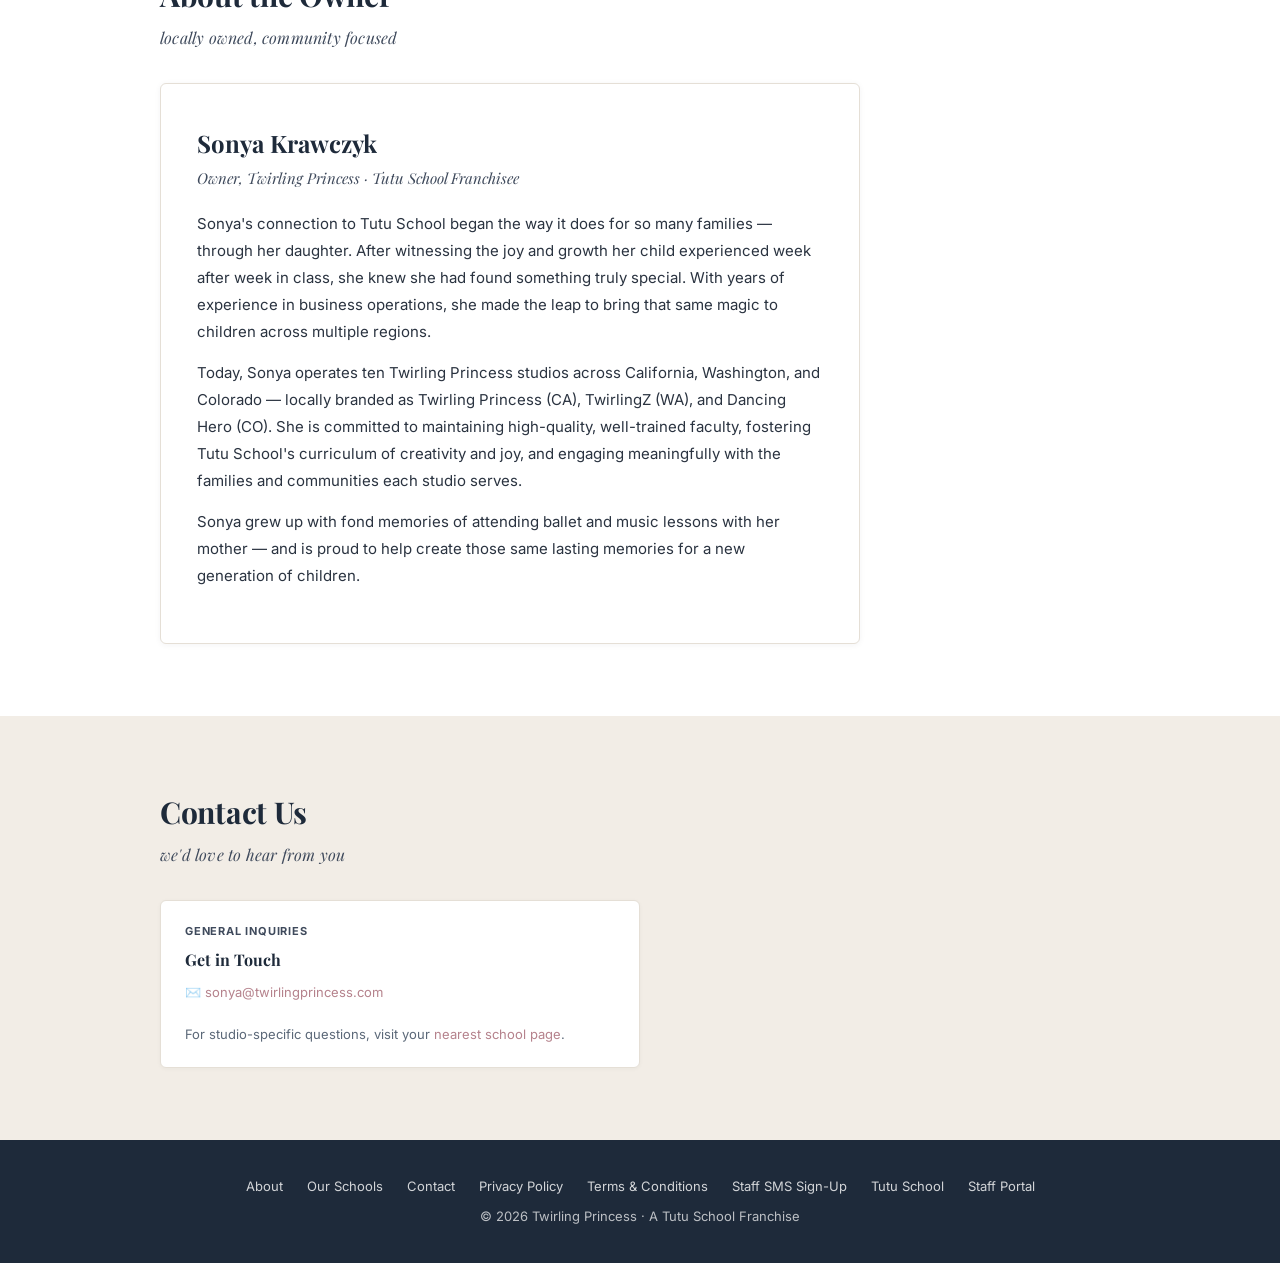
==== commit d67d2d77: "sms simplify" ====
--- a/index.html
+++ b/index.html
@@ -33,9 +33,9 @@
   <h1>Twirling Princess</h1>
   <p>A Tutu School franchise bringing joyful ballet and movement to children across California, Washington, and Colorado.</p>
   <div class="hero-brands">
-    <span class="brand-chip">Twirling Princess · CA</span>
-    <span class="brand-chip">TwirlingZ · WA</span>
-    <span class="brand-chip">Dancing Hero · CO</span>
+    <span class="brand-chip">California</span>
+    <span class="brand-chip">Washington</span>
+    <span class="brand-chip">Colorado</span>
   </div>
 </div>
 
@@ -46,9 +46,9 @@
     <span class="section-script">ballet magic across three regions</span>
     <p class="about-text">
       Twirling Princess is a beloved dance program offering Tutu School's acclaimed ballet curriculum
-      to young children ages 2–8. Operating under three regional brands — Twirling Princess in California,
-      TwirlingZ in Washington, and Dancing Hero in Colorado — we bring the same joy, warmth, and quality
-      to every studio in our family.
+      to young children ages 2–8. With ten studios across California, Washington, and Colorado, we
+      bring the same joy, warmth, and quality to every location in our family. Our Washington studios
+      operate locally as TwirlingZ and our Colorado studios as Dancing Hero.
     </p>
     <p class="about-text" style="margin-top: 16px;">
       Our small class sizes ensure every child receives individual attention and encouragement. Our
@@ -82,7 +82,8 @@
     <h2 class="section-title">Our Schools</h2>
     <span class="section-script">ten studios across three states</span>
 
-    <h3 style="font-family:'Playfair Display',serif; color:var(--ink); font-size:18px; margin-bottom:16px; letter-spacing:-0.2px;">Twirling Princess — California</h3>
+    <h3 style="font-family:'Playfair Display',serif; color:var(--ink); font-size:18px; margin-bottom:4px; letter-spacing:-0.2px;">California</h3>
+    <p style="font-size:13px; color:var(--charcoal-mid); margin-bottom:16px;">Operating as Twirling Princess</p>
     <div class="brand-cards" style="margin-bottom:40px;">
 
       <div class="brand-card">
@@ -123,7 +124,8 @@
 
     </div>
 
-    <h3 style="font-family:'Playfair Display',serif; color:var(--ink); font-size:18px; margin-bottom:16px; letter-spacing:-0.2px;">TwirlingZ — Washington</h3>
+    <h3 style="font-family:'Playfair Display',serif; color:var(--ink); font-size:18px; margin-bottom:4px; letter-spacing:-0.2px;">Washington</h3>
+    <p style="font-size:13px; color:var(--charcoal-mid); margin-bottom:16px;">Operating locally as TwirlingZ</p>
     <div class="brand-cards" style="margin-bottom:40px;">
 
       <div class="brand-card">
@@ -146,7 +148,8 @@
 
     </div>
 
-    <h3 style="font-family:'Playfair Display',serif; color:var(--ink); font-size:18px; margin-bottom:16px; letter-spacing:-0.2px;">Dancing Hero — Colorado</h3>
+    <h3 style="font-family:'Playfair Display',serif; color:var(--ink); font-size:18px; margin-bottom:4px; letter-spacing:-0.2px;">Colorado</h3>
+    <p style="font-size:13px; color:var(--charcoal-mid); margin-bottom:16px;">Operating locally as Dancing Hero</p>
     <div class="brand-cards">
 
       <div class="brand-card">
@@ -204,10 +207,10 @@
         bring that same magic to children across multiple regions.
       </p>
       <p>
-        Today, Sonya operates ten studios across California, Washington, and Colorado under the
-        Twirling Princess, TwirlingZ, and Dancing Hero brands. She is committed to maintaining
-        high-quality, well-trained faculty, fostering Tutu School's curriculum of creativity and joy,
-        and engaging meaningfully with the families and communities each studio serves.
+        Today, Sonya operates ten Twirling Princess studios across California, Washington, and Colorado —
+        locally branded as Twirling Princess (CA), TwirlingZ (WA), and Dancing Hero (CO). She is committed
+        to maintaining high-quality, well-trained faculty, fostering Tutu School's curriculum of creativity
+        and joy, and engaging meaningfully with the families and communities each studio serves.
       </p>
       <p>
         Sonya grew up with fond memories of attending ballet and music lessons with her mother — and is
@@ -227,7 +230,7 @@
         <div class="contact-region">General Inquiries</div>
         <h4>Get in Touch</h4>
         <p>
-          ✉️ <a href="mailto:sonya@tutuschool.com">sonya@tutuschool.com</a><br><br>
+          ✉️ <a href="mailto:sonya@twirlingprincess.com">sonya@twirlingprincess.com</a><br><br>
           For studio-specific questions, visit your <a href="#schools">nearest school page</a>.
         </p>
       </div>
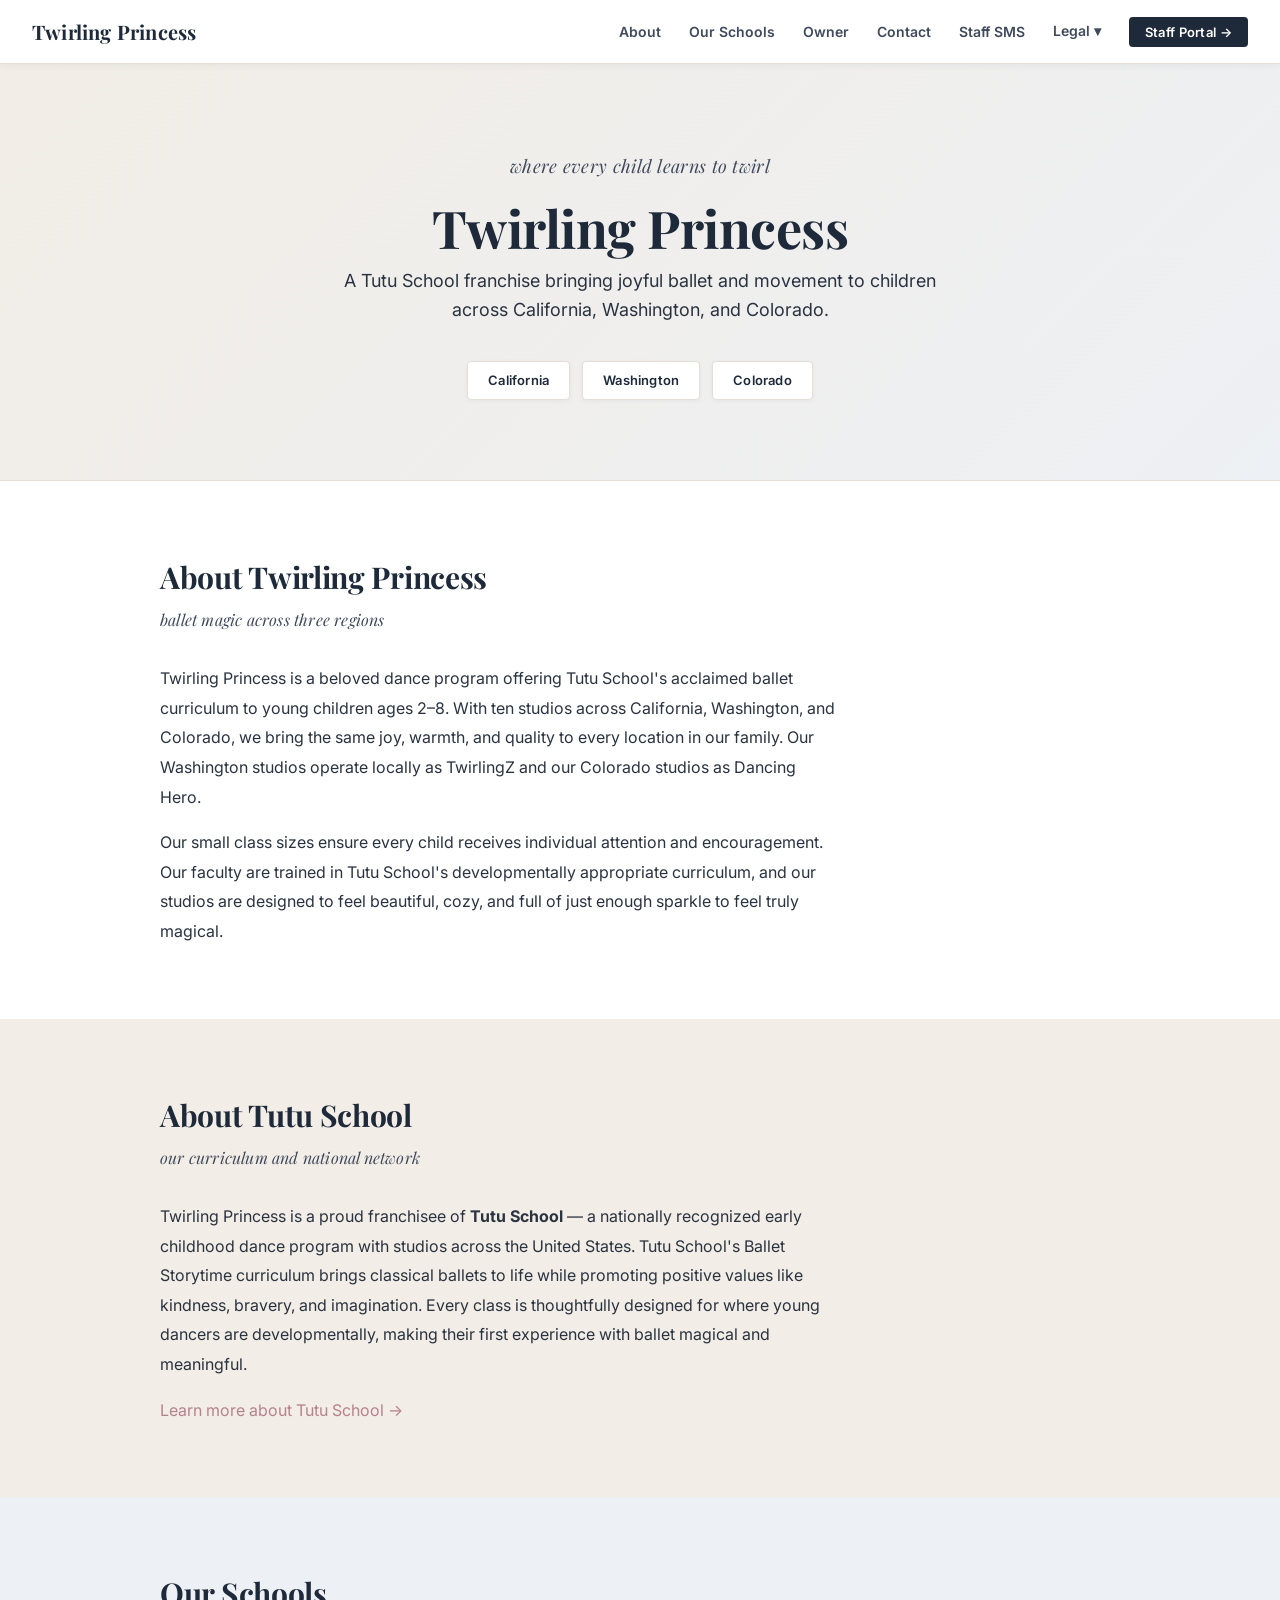
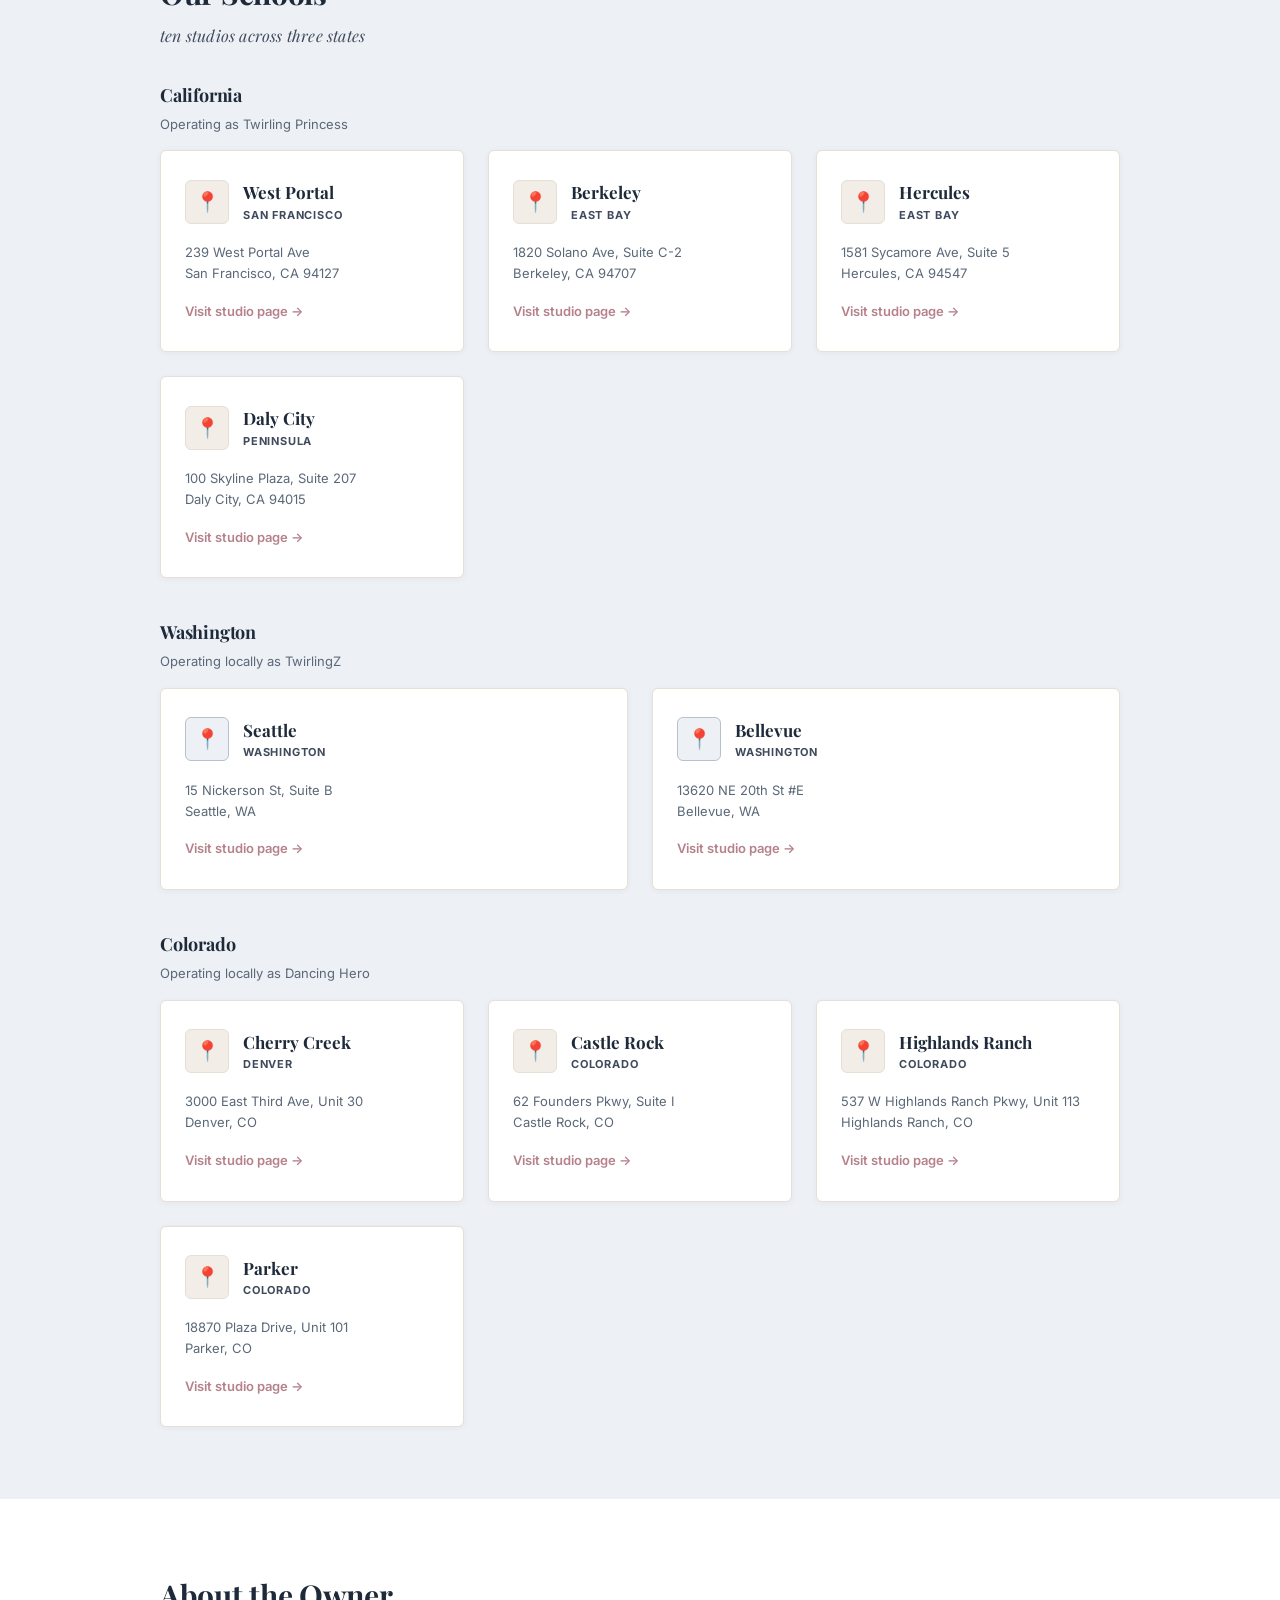
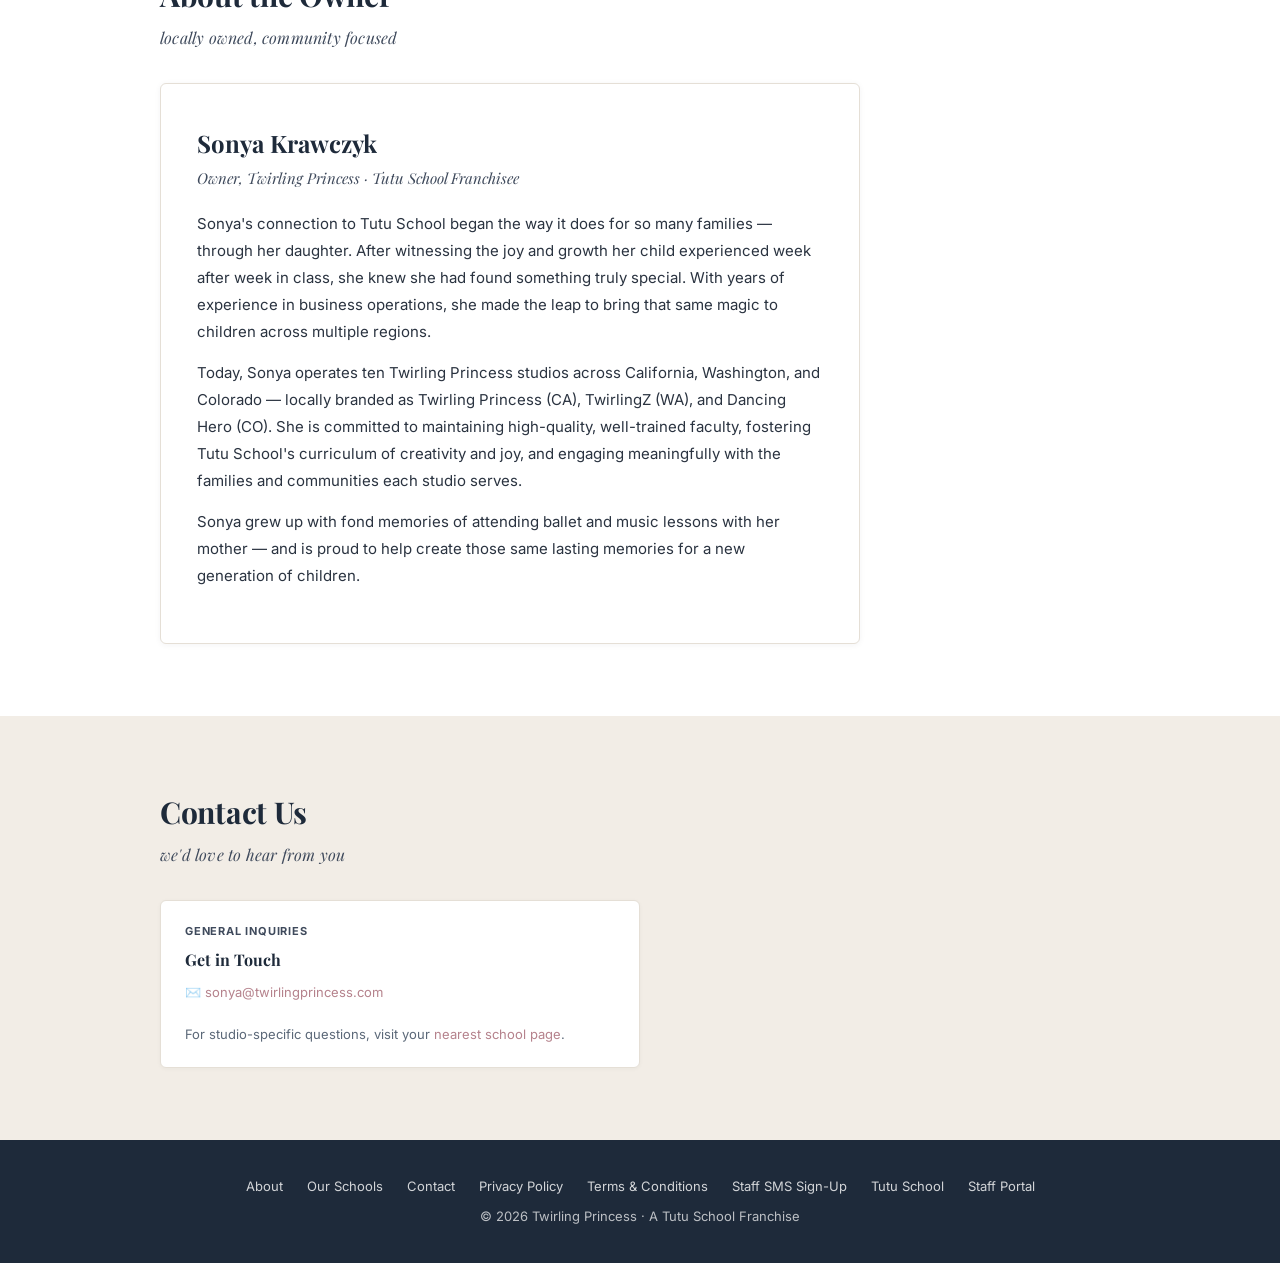
==== commit 2ba7fd04: "sms" ====
--- a/index.html
+++ b/index.html
@@ -9,13 +9,14 @@
 <body>
 
 <nav>
-  <span class="nav-logo">Twirling Princess</span>
+  <a href="index.html" class="nav-logo">Twirling Princess</a>
   <button class="nav-toggle" id="nav-toggle" aria-label="Menu">☰</button>
   <ul class="nav-links" id="nav-links">
     <li><a href="#about">About</a></li>
     <li><a href="#schools">Our Schools</a></li>
     <li><a href="#owner">Owner</a></li>
     <li><a href="#contact">Contact</a></li>
+    <li><a href="sms-consent.html">Staff SMS</a></li>
     <li class="nav-dropdown" id="legal-dropdown">
       <span class="nav-dropdown-trigger" onclick="toggleDropdown('legal-dropdown')">Legal ▾</span>
       <div class="nav-dropdown-menu">
